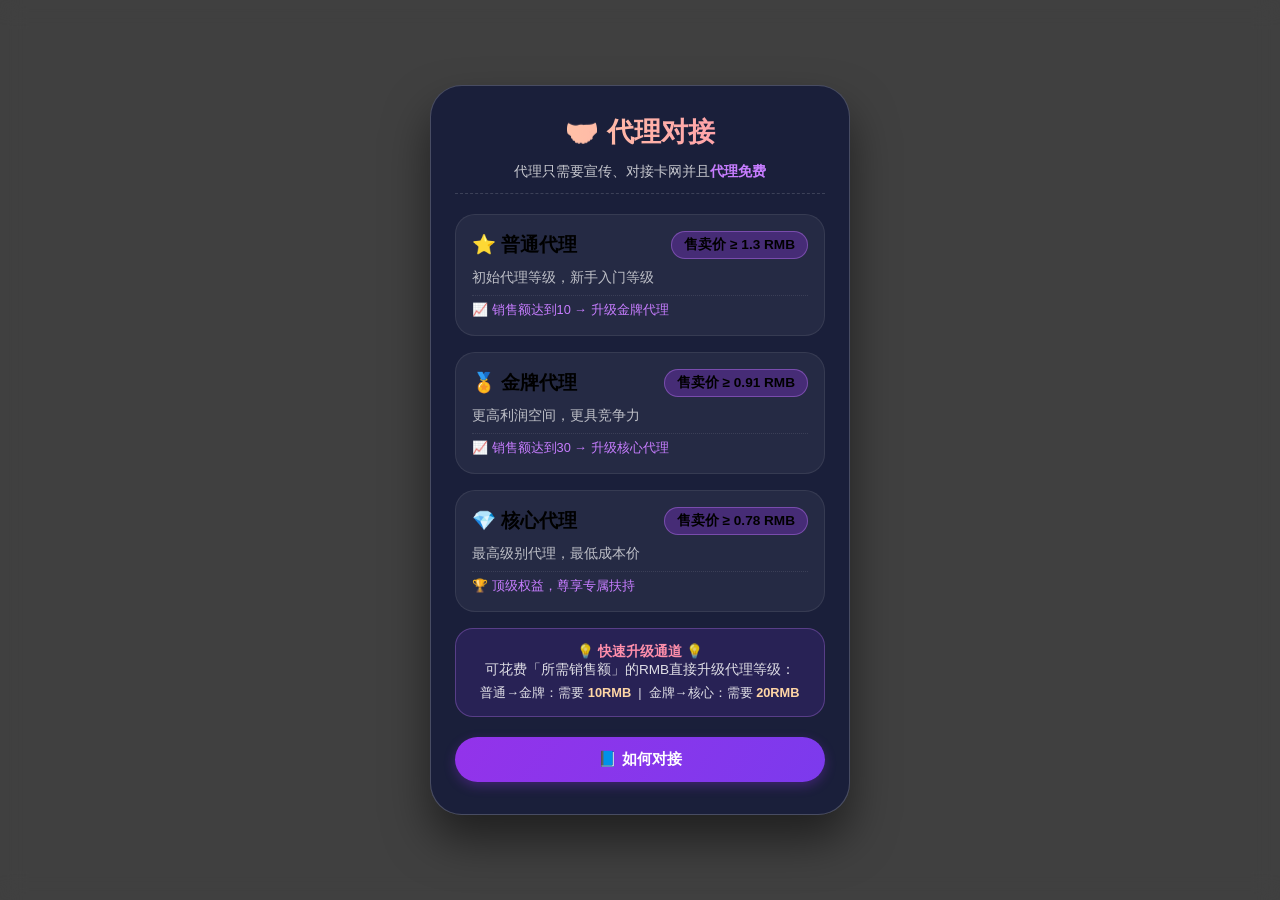
==== agent.html @ 5cf2b3b8 "Add files via upload" ====
<!DOCTYPE html>
<html lang="zh-CN">
<head>
    <meta charset="UTF-8">
    <meta name="viewport" content="width=device-width, initial-scale=1.0, user-scalable=yes">
    <title>代理对接 | 等级说明</title>
    <style>
        * {
            margin: 0;
            padding: 0;
            box-sizing: border-box;
            font-family: -apple-system, BlinkMacSystemFont, "Segoe UI", Roboto, sans-serif;
        }

        body {
            background: rgba(0, 0, 0, 0.75);
            backdrop-filter: blur(12px);
            min-height: 100vh;
            display: flex;
            align-items: center;
            justify-content: center;
            padding: 20px;
        }

        /* 弹窗卡片 - 简洁干净 */
        .agent-modal {
            max-width: 420px;
            width: 100%;
            background: rgba(26, 31, 59, 0.98);
            backdrop-filter: blur(20px);
            border-radius: 32px;
            border: 1px solid rgba(255, 255, 255, 0.2);
            padding: 28px 24px 32px;
            box-shadow: 0 25px 45px rgba(0, 0, 0, 0.5);
            animation: fadeInScale 0.25s ease-out;
        }

        @keyframes fadeInScale {
            from {
                opacity: 0;
                transform: scale(0.94);
            }
            to {
                opacity: 1;
                transform: scale(1);
            }
        }

        /* 渐变文字 */
        .gradient-text {
            background: linear-gradient(90deg, #ffd6a5, #ff8fab, #c77dff, #7b2cbf);
            background-size: 300% 100%;
            -webkit-background-clip: text;
            background-clip: text;
            -webkit-text-fill-color: transparent;
            animation: gradientFlow 4s ease infinite;
        }

        @keyframes gradientFlow {
            0% { background-position: 0% 50%; }
            50% { background-position: 100% 50%; }
            100% { background-position: 0% 50%; }
        }

        .agent-modal h2 {
            font-size: 1.7rem;
            margin-bottom: 12px;
            font-weight: 700;
            text-align: center;
        }

        .sub-message {
            text-align: center;
            color: rgba(255, 255, 255, 0.75);
            font-size: 0.9rem;
            margin-bottom: 20px;
            padding-bottom: 12px;
            border-bottom: 1px dashed rgba(255,255,255,0.15);
        }

        /* 等级卡片区域 */
        .level-card {
            background: rgba(255,255,255,0.05);
            border-radius: 20px;
            padding: 16px;
            margin-bottom: 16px;
            border: 1px solid rgba(255,255,255,0.08);
            transition: all 0.2s;
        }

        .level-header {
            display: flex;
            align-items: center;
            justify-content: space-between;
            margin-bottom: 10px;
            flex-wrap: wrap;
            gap: 8px;
        }

        .level-name {
            font-size: 1.2rem;
            font-weight: 700;
        }

        .level-price {
            background: rgba(147, 51, 234, 0.3);
            padding: 4px 12px;
            border-radius: 40px;
            font-size: 0.85rem;
            font-weight: 600;
            border: 1px solid rgba(199, 125, 255, 0.4);
        }

        .level-desc {
            color: rgba(255,255,255,0.7);
            font-size: 0.85rem;
            margin-bottom: 8px;
        }

        .upgrade-rule {
            font-size: 0.8rem;
            color: #c77dff;
            margin-top: 8px;
            padding-top: 6px;
            border-top: 1px dotted rgba(255,255,255,0.1);
        }

        .highlight {
            color: #ffd6a5;
            font-weight: 600;
        }

        /* 额外升级方式 */
        .extra-upgrade {
            background: rgba(124, 58, 237, 0.15);
            border-radius: 18px;
            padding: 14px;
            margin: 10px 0 20px;
            text-align: center;
            border: 1px solid rgba(199, 125, 255, 0.3);
        }

        .extra-upgrade p {
            font-size: 0.85rem;
            color: rgba(255,255,255,0.85);
        }

        .extra-upgrade strong {
            color: #ff8fab;
        }

        /* 按钮区域 */
        .btn-group {
            display: flex;
            gap: 14px;
            margin-top: 8px;
            flex-wrap: wrap;
            justify-content: center;
        }

        .btn {
            flex: 1;
            min-width: 130px;
            padding: 12px 18px;
            border-radius: 40px;
            font-weight: 600;
            font-size: 0.95rem;
            cursor: pointer;
            transition: all 0.2s ease;
            text-align: center;
            text-decoration: none;
            display: inline-block;
            border: none;
        }

        .btn-primary {
            background: linear-gradient(120deg, #9333ea, #7c3aed);
            color: white;
            box-shadow: 0 4px 12px rgba(147, 51, 234, 0.3);
        }

        .btn-primary:hover {
            transform: translateY(-2px);
            filter: brightness(1.05);
        }

        .btn-outline {
            background: rgba(255, 255, 255, 0.08);
            backdrop-filter: blur(8px);
            border: 1px solid rgba(255, 255, 255, 0.4);
            color: white;
        }

        .btn-outline:hover {
            background: rgba(255, 255, 255, 0.18);
            border-color: rgba(255, 255, 255, 0.7);
        }

        /* 更多按钮内容区域（初始隐藏） */
        .more-content {
            display: none;
            margin-top: 16px;
            padding-top: 8px;
            border-top: 1px solid rgba(255,255,255,0.1);
        }

        .more-content.show {
            display: block;
            animation: fadeSlide 0.3s ease;
        }

        @keyframes fadeSlide {
            from {
                opacity: 0;
                transform: translateY(-8px);
            }
            to {
                opacity: 1;
                transform: translateY(0);
            }
        }

        .level-item-compact {
            background: rgba(255,255,255,0.03);
            border-radius: 16px;
            padding: 12px;
            margin-bottom: 12px;
        }

        .level-row {
            display: flex;
            justify-content: space-between;
            align-items: center;
            flex-wrap: wrap;
            gap: 8px;
            margin-bottom: 6px;
        }

        .level-title {
            font-weight: 700;
            font-size: 1rem;
        }

        .level-sell {
            background: rgba(0,0,0,0.4);
            padding: 4px 10px;
            border-radius: 20px;
            font-size: 0.8rem;
            font-family: monospace;
        }

        .upgrade-condition {
            font-size: 0.75rem;
            color: rgba(255,255,255,0.6);
        }

        .btn-more {
            background: transparent;
            border: 1px solid rgba(255,255,255,0.3);
            margin-top: 12px;
            width: 100%;
        }

        .btn-more span {
            display: inline-block;
            transition: transform 0.2s;
        }

        .btn-more.active span {
            transform: rotate(180deg);
        }

        /* 关闭按钮已移除，没有关闭入口 */
    </style>
</head>
<body>
<div class="agent-modal">
    <h2 class="gradient-text">🤝 代理对接</h2>
    <div class="sub-message">
        代理只需要宣传、对接卡网并且<span style="color:#c77dff; font-weight:600;">代理免费</span>
    </div>

    <!-- 等级简要展示 (三个等级核心信息) -->
    <div class="level-card">
        <div class="level-header">
            <span class="level-name">⭐ 普通代理</span>
            <span class="level-price">售卖价 ≥ 1.3 RMB</span>
        </div>
        <div class="level-desc">初始代理等级，新手入门等级</div>
        <div class="upgrade-rule">📈 销售额达到10 → 升级金牌代理</div>
    </div>

    <div class="level-card">
        <div class="level-header">
            <span class="level-name">🏅 金牌代理</span>
            <span class="level-price">售卖价 ≥ 0.91 RMB</span>
        </div>
        <div class="level-desc">更高利润空间，更具竞争力</div>
        <div class="upgrade-rule">📈 销售额达到30 → 升级核心代理</div>
    </div>

    <div class="level-card">
        <div class="level-header">
            <span class="level-name">💎 核心代理</span>
            <span class="level-price">售卖价 ≥ 0.78 RMB</span>
        </div>
        <div class="level-desc">最高级别代理，最低成本价</div>
        <div class="upgrade-rule">🏆 顶级权益，尊享专属扶持</div>
    </div>

    <!-- 额外升级方式：花销售额的钱升级 -->
    <div class="extra-upgrade">
        <p>💡 <strong>快速升级通道</strong> 💡</p>
        <p>可花费「所需销售额」的RMB直接升级代理等级：</p>
        <p style="font-size:0.8rem; margin-top:6px;">普通→金牌：需要 <span class="highlight">10RMB</span> &nbsp;|&nbsp; 金牌→核心：需要 <span class="highlight">20RMB</span></p>
    </div>

    <!-- 按钮区域: 如何对接 + 更多 -->
    <div class="btn-group">
        <button class="btn btn-primary" id="howToBtn">📘 如何对接</button>
    </div>
        </div>
    </div>
</div>

<script>
    // 如何对接跳转链接
    const HOW_URL = 'https://share.weiyun.com/YZahw1AK';
    
    const howBtn = document.getElementById('howToBtn');
    const moreBtn = document.getElementById('moreBtn');
    const morePanel = document.getElementById('morePanel');
    const moreArrow = document.getElementById('moreArrow');
    
    // 如何对接: 打开新页面
    howBtn.addEventListener('click', () => {
        window.open(HOW_URL, '_blank');
    });
    
   
    
    // 确保没有任何关闭弹窗的逻辑，用户只能通过浏览器返回/关闭标签页来退出
    // 禁用body点击关闭和任何close功能（已彻底移除关闭按钮与close逻辑）
    // 阻止点击事件冒泡可能导致的误判（但不需要关闭，仅保证弹窗稳定）
    const modal = document.querySelector('.agent-modal');
    modal.addEventListener('click', (e) => {
        e.stopPropagation();
    });
    
    // 禁止body上的任何关闭动作
    document.body.addEventListener('click', (e) => {
        // 什么也不做，防止意外关闭
        e.stopPropagation();
    });
    
    // 可选: 添加一个很 subtle 的提示，用户只能通过浏览器标签关闭
    console.log('代理对接弹窗 - 无关闭按钮，请通过浏览器关闭标签页');
</script>
</body>
</html>
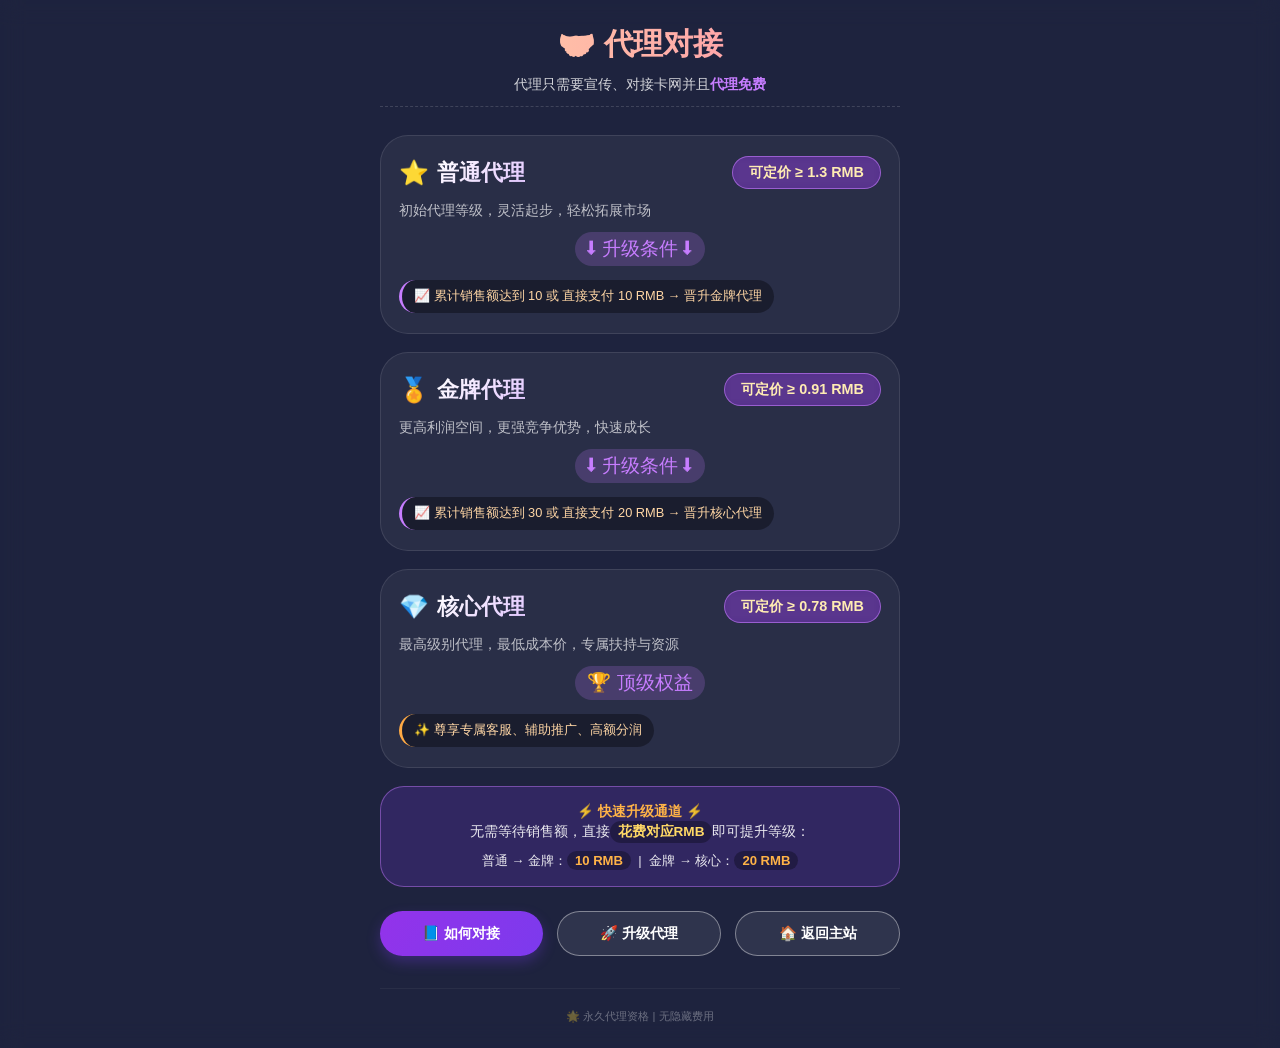
==== commit 301ff2a8: "Add files via upload" ====
--- a/agent.html
+++ b/agent.html
@@ -3,7 +3,7 @@
 <head>
     <meta charset="UTF-8">
     <meta name="viewport" content="width=device-width, initial-scale=1.0, user-scalable=yes">
-    <title>代理对接 | 等级说明</title>
+    <title>代理对接 | 等级体系</title>
     <style>
         * {
             margin: 0;
@@ -12,41 +12,41 @@
             font-family: -apple-system, BlinkMacSystemFont, "Segoe UI", Roboto, sans-serif;
         }
 
+        /* 页面背景：深色质感，铺满全屏 - 完全去除弹窗样式，与背景融为一体 */
         body {
-            background: rgba(0, 0, 0, 0.75);
+            background: rgba(26, 31, 59, 0.98);
             backdrop-filter: blur(12px);
             min-height: 100vh;
             display: flex;
             align-items: center;
             justify-content: center;
-            padding: 20px;
-        }
-
-        /* 弹窗卡片 - 简洁干净 */
-        .agent-modal {
-            max-width: 420px;
+            padding: 24px;
+        }
+
+        /* 内容容器 — 透明无边框无阴影，完全由背景决定，不再是弹窗卡片 */
+        .agent-container {
+            max-width: 520px;
             width: 100%;
-            background: rgba(26, 31, 59, 0.98);
-            backdrop-filter: blur(20px);
-            border-radius: 32px;
-            border: 1px solid rgba(255, 255, 255, 0.2);
-            padding: 28px 24px 32px;
-            box-shadow: 0 25px 45px rgba(0, 0, 0, 0.5);
-            animation: fadeInScale 0.25s ease-out;
-        }
-
-        @keyframes fadeInScale {
+            background: transparent;
+            border-radius: 0;
+            border: none;
+            padding: 0;
+            box-shadow: none;
+            animation: fadeInUp 0.3s ease-out;
+        }
+
+        @keyframes fadeInUp {
             from {
                 opacity: 0;
-                transform: scale(0.94);
+                transform: translateY(12px);
             }
             to {
                 opacity: 1;
-                transform: scale(1);
-            }
-        }
-
-        /* 渐变文字 */
+                transform: translateY(0);
+            }
+        }
+
+        /* 头部渐变 */
         .gradient-text {
             background: linear-gradient(90deg, #ffd6a5, #ff8fab, #c77dff, #7b2cbf);
             background-size: 300% 100%;
@@ -62,299 +62,339 @@
             100% { background-position: 0% 50%; }
         }
 
-        .agent-modal h2 {
-            font-size: 1.7rem;
-            margin-bottom: 12px;
+        .agent-container h2 {
+            font-size: 1.9rem;
+            margin-bottom: 10px;
             font-weight: 700;
             text-align: center;
+            letter-spacing: -0.3px;
         }
 
         .sub-message {
             text-align: center;
-            color: rgba(255, 255, 255, 0.75);
+            color: rgba(255, 255, 255, 0.8);
             font-size: 0.9rem;
-            margin-bottom: 20px;
+            margin-bottom: 28px;
             padding-bottom: 12px;
             border-bottom: 1px dashed rgba(255,255,255,0.15);
         }
 
-        /* 等级卡片区域 */
-        .level-card {
+        /* 等级卡片 - 流动视觉 */
+        .level-flow-card {
             background: rgba(255,255,255,0.05);
-            border-radius: 20px;
-            padding: 16px;
-            margin-bottom: 16px;
-            border: 1px solid rgba(255,255,255,0.08);
+            backdrop-filter: blur(4px);
+            border-radius: 28px;
+            padding: 20px 18px;
+            margin-bottom: 18px;
+            border: 1px solid rgba(255,255,255,0.1);
             transition: all 0.2s;
         }
 
-        .level-header {
+        .level-row-main {
             display: flex;
             align-items: center;
             justify-content: space-between;
-            margin-bottom: 10px;
             flex-wrap: wrap;
+            gap: 12px;
+            margin-bottom: 12px;
+        }
+
+        .level-badge {
+            font-size: 1.5rem;
+            font-weight: 700;
+            display: flex;
+            align-items: center;
             gap: 8px;
         }
 
         .level-name {
-            font-size: 1.2rem;
+            font-size: 1.35rem;
             font-weight: 700;
-        }
-
-        .level-price {
-            background: rgba(147, 51, 234, 0.3);
-            padding: 4px 12px;
+            background: linear-gradient(135deg, #fff, #e2c6ff);
+            -webkit-background-clip: text;
+            background-clip: text;
+            -webkit-text-fill-color: transparent;
+        }
+
+        .price-tag {
+            background: rgba(147, 51, 234, 0.4);
+            padding: 6px 16px;
             border-radius: 40px;
-            font-size: 0.85rem;
-            font-weight: 600;
-            border: 1px solid rgba(199, 125, 255, 0.4);
-        }
-
-        .level-desc {
+            font-size: 0.9rem;
+            font-weight: 700;
+            border: 1px solid rgba(199, 125, 255, 0.6);
+            backdrop-filter: blur(4px);
+            color: #ffecb3;
+        }
+
+        .level-desc-light {
             color: rgba(255,255,255,0.7);
             font-size: 0.85rem;
-            margin-bottom: 8px;
-        }
-
-        .upgrade-rule {
+            margin-bottom: 12px;
+            line-height: 1.4;
+        }
+
+        .upgrade-arrow {
+            display: flex;
+            align-items: center;
+            justify-content: center;
+            gap: 12px;
+            margin: 12px 0 6px;
+            color: #c77dff;
+            font-weight: 500;
+            font-size: 0.85rem;
+            flex-wrap: wrap;
+        }
+
+        .arrow-icon {
+            font-size: 1.2rem;
+            background: rgba(199,125,255,0.2);
+            padding: 4px 12px;
+            border-radius: 30px;
+        }
+
+        .upgrade-condition-badge {
+            background: rgba(0,0,0,0.35);
+            border-radius: 24px;
+            padding: 8px 12px;
+            margin-top: 8px;
             font-size: 0.8rem;
-            color: #c77dff;
-            margin-top: 8px;
-            padding-top: 6px;
-            border-top: 1px dotted rgba(255,255,255,0.1);
-        }
-
-        .highlight {
             color: #ffd6a5;
-            font-weight: 600;
-        }
-
-        /* 额外升级方式 */
-        .extra-upgrade {
-            background: rgba(124, 58, 237, 0.15);
-            border-radius: 18px;
-            padding: 14px;
-            margin: 10px 0 20px;
+            display: inline-block;
+            width: auto;
+            border-left: 3px solid #c77dff;
+        }
+
+        /* 额外快速升级通道 */
+        .fast-lane {
+            background: rgba(124, 58, 237, 0.2);
+            border-radius: 24px;
+            padding: 16px;
+            margin: 16px 0 24px;
             text-align: center;
-            border: 1px solid rgba(199, 125, 255, 0.3);
-        }
-
-        .extra-upgrade p {
+            border: 1px solid rgba(199, 125, 255, 0.45);
+            backdrop-filter: blur(4px);
+        }
+
+        .fast-lane p {
             font-size: 0.85rem;
-            color: rgba(255,255,255,0.85);
-        }
-
-        .extra-upgrade strong {
-            color: #ff8fab;
-        }
-
-        /* 按钮区域 */
+            color: rgba(255,255,255,0.9);
+        }
+
+        .fast-lane strong {
+            color: #ffb347;
+            font-weight: 700;
+        }
+
+        .highlight-num {
+            color: #ffd966;
+            font-weight: 800;
+            background: rgba(0,0,0,0.3);
+            padding: 2px 8px;
+            border-radius: 20px;
+            display: inline-block;
+        }
+
+        /* 按钮组区域 (三个按钮并列) */
         .btn-group {
             display: flex;
             gap: 14px;
-            margin-top: 8px;
+            margin-top: 12px;
             flex-wrap: wrap;
             justify-content: center;
         }
 
         .btn {
             flex: 1;
-            min-width: 130px;
-            padding: 12px 18px;
-            border-radius: 40px;
+            min-width: 125px;
+            padding: 12px 16px;
+            border-radius: 60px;
             font-weight: 600;
-            font-size: 0.95rem;
+            font-size: 0.9rem;
             cursor: pointer;
-            transition: all 0.2s ease;
+            transition: all 0.25s ease;
             text-align: center;
-            text-decoration: none;
-            display: inline-block;
             border: none;
+            display: inline-flex;
+            align-items: center;
+            justify-content: center;
+            gap: 6px;
+            background: rgba(255, 255, 255, 0.08);
+            backdrop-filter: blur(8px);
+            border: 1px solid rgba(255, 255, 255, 0.3);
+            color: white;
         }
 
         .btn-primary {
             background: linear-gradient(120deg, #9333ea, #7c3aed);
+            border: none;
+            box-shadow: 0 6px 14px rgba(124, 58, 237, 0.3);
             color: white;
-            box-shadow: 0 4px 12px rgba(147, 51, 234, 0.3);
         }
 
         .btn-primary:hover {
             transform: translateY(-2px);
             filter: brightness(1.05);
+            box-shadow: 0 10px 18px rgba(124, 58, 237, 0.4);
         }
 
         .btn-outline {
             background: rgba(255, 255, 255, 0.08);
-            backdrop-filter: blur(8px);
             border: 1px solid rgba(255, 255, 255, 0.4);
-            color: white;
         }
 
         .btn-outline:hover {
-            background: rgba(255, 255, 255, 0.18);
+            background: rgba(255, 255, 255, 0.2);
             border-color: rgba(255, 255, 255, 0.7);
-        }
-
-        /* 更多按钮内容区域（初始隐藏） */
-        .more-content {
-            display: none;
-            margin-top: 16px;
-            padding-top: 8px;
-            border-top: 1px solid rgba(255,255,255,0.1);
-        }
-
-        .more-content.show {
-            display: block;
-            animation: fadeSlide 0.3s ease;
-        }
-
-        @keyframes fadeSlide {
-            from {
-                opacity: 0;
-                transform: translateY(-8px);
-            }
-            to {
-                opacity: 1;
-                transform: translateY(0);
-            }
-        }
-
-        .level-item-compact {
-            background: rgba(255,255,255,0.03);
-            border-radius: 16px;
-            padding: 12px;
-            margin-bottom: 12px;
-        }
-
-        .level-row {
-            display: flex;
-            justify-content: space-between;
-            align-items: center;
-            flex-wrap: wrap;
-            gap: 8px;
-            margin-bottom: 6px;
-        }
-
-        .level-title {
-            font-weight: 700;
-            font-size: 1rem;
-        }
-
-        .level-sell {
-            background: rgba(0,0,0,0.4);
-            padding: 4px 10px;
-            border-radius: 20px;
-            font-size: 0.8rem;
-            font-family: monospace;
-        }
-
-        .upgrade-condition {
-            font-size: 0.75rem;
-            color: rgba(255,255,255,0.6);
-        }
-
-        .btn-more {
-            background: transparent;
-            border: 1px solid rgba(255,255,255,0.3);
-            margin-top: 12px;
-            width: 100%;
-        }
-
-        .btn-more span {
-            display: inline-block;
-            transition: transform 0.2s;
-        }
-
-        .btn-more.active span {
-            transform: rotate(180deg);
-        }
-
-        /* 关闭按钮已移除，没有关闭入口 */
+            transform: translateY(-2px);
+        }
+
+        /* 辅助底部提示 */
+        .info-footer {
+            text-align: center;
+            margin-top: 32px;
+            font-size: 0.7rem;
+            color: rgba(255,255,255,0.35);
+            border-top: 1px solid rgba(255,255,255,0.05);
+            padding-top: 20px;
+        }
+
+        @media (max-width: 480px) {
+            body {
+                padding: 16px;
+            }
+            .level-badge {
+                font-size: 1.2rem;
+            }
+            .level-name {
+                font-size: 1.2rem;
+            }
+            .price-tag {
+                font-size: 0.8rem;
+                padding: 4px 12px;
+            }
+            .btn {
+                min-width: 105px;
+                font-size: 0.8rem;
+                padding: 10px 12px;
+            }
+        }
     </style>
 </head>
 <body>
-<div class="agent-modal">
+<div class="agent-container">
     <h2 class="gradient-text">🤝 代理对接</h2>
     <div class="sub-message">
         代理只需要宣传、对接卡网并且<span style="color:#c77dff; font-weight:600;">代理免费</span>
     </div>
 
-    <!-- 等级简要展示 (三个等级核心信息) -->
-    <div class="level-card">
-        <div class="level-header">
-            <span class="level-name">⭐ 普通代理</span>
-            <span class="level-price">售卖价 ≥ 1.3 RMB</span>
-        </div>
-        <div class="level-desc">初始代理等级，新手入门等级</div>
-        <div class="upgrade-rule">📈 销售额达到10 → 升级金牌代理</div>
-    </div>
-
-    <div class="level-card">
-        <div class="level-header">
-            <span class="level-name">🏅 金牌代理</span>
-            <span class="level-price">售卖价 ≥ 0.91 RMB</span>
-        </div>
-        <div class="level-desc">更高利润空间，更具竞争力</div>
-        <div class="upgrade-rule">📈 销售额达到30 → 升级核心代理</div>
-    </div>
-
-    <div class="level-card">
-        <div class="level-header">
-            <span class="level-name">💎 核心代理</span>
-            <span class="level-price">售卖价 ≥ 0.78 RMB</span>
-        </div>
-        <div class="level-desc">最高级别代理，最低成本价</div>
-        <div class="upgrade-rule">🏆 顶级权益，尊享专属扶持</div>
-    </div>
-
-    <!-- 额外升级方式：花销售额的钱升级 -->
-    <div class="extra-upgrade">
-        <p>💡 <strong>快速升级通道</strong> 💡</p>
-        <p>可花费「所需销售额」的RMB直接升级代理等级：</p>
-        <p style="font-size:0.8rem; margin-top:6px;">普通→金牌：需要 <span class="highlight">10RMB</span> &nbsp;|&nbsp; 金牌→核心：需要 <span class="highlight">20RMB</span></p>
-    </div>
-
-    <!-- 按钮区域: 如何对接 + 更多 -->
+    <!-- 等级流程展示 - 普通代理 -->
+    <div class="level-flow-card">
+        <div class="level-row-main">
+            <div class="level-badge">
+                <span>⭐</span>
+                <span class="level-name">普通代理</span>
+            </div>
+            <div class="price-tag">可定价 ≥ 1.3 RMB</div>
+        </div>
+        <div class="level-desc-light">初始代理等级，灵活起步，轻松拓展市场</div>
+        <div class="upgrade-arrow">
+            <span class="arrow-icon">⬇ 升级条件 ⬇</span>
+        </div>
+        <div class="upgrade-condition-badge">
+            📈 累计销售额达到 10 或 直接支付 10 RMB → 晋升金牌代理
+        </div>
+    </div>
+
+    <!-- 金牌代理 -->
+    <div class="level-flow-card">
+        <div class="level-row-main">
+            <div class="level-badge">
+                <span>🏅</span>
+                <span class="level-name">金牌代理</span>
+            </div>
+            <div class="price-tag">可定价 ≥ 0.91 RMB</div>
+        </div>
+        <div class="level-desc-light">更高利润空间，更强竞争优势，快速成长</div>
+        <div class="upgrade-arrow">
+            <span class="arrow-icon">⬇ 升级条件 ⬇</span>
+        </div>
+        <div class="upgrade-condition-badge">
+            📈 累计销售额达到 30 或 直接支付 20 RMB → 晋升核心代理
+        </div>
+    </div>
+
+    <!-- 核心代理 -->
+    <div class="level-flow-card">
+        <div class="level-row-main">
+            <div class="level-badge">
+                <span>💎</span>
+                <span class="level-name">核心代理</span>
+            </div>
+            <div class="price-tag">可定价 ≥ 0.78 RMB</div>
+        </div>
+        <div class="level-desc-light">最高级别代理，最低成本价，专属扶持与资源</div>
+        <div class="upgrade-arrow">
+            <span class="arrow-icon">🏆 顶级权益</span>
+        </div>
+        <div class="upgrade-condition-badge" style="border-left-color: #ffaa44;">
+            ✨ 尊享专属客服、辅助推广、高额分润
+        </div>
+    </div>
+
+    <!-- 快速升级通道（文字清晰） -->
+    <div class="fast-lane">
+        <p>⚡ <strong>快速升级通道</strong> ⚡</p>
+        <p>无需等待销售额，直接<span class="highlight-num">花费对应RMB</span>即可提升等级：</p>
+        <p style="font-size:0.82rem; margin-top:8px;">普通 → 金牌：<strong class="highlight-num">10 RMB</strong> &nbsp;|&nbsp; 金牌 → 核心：<strong class="highlight-num">20 RMB</strong></p>
+    </div>
+
+    <!-- 三个主要按钮: 如何对接 / 升级代理 / 返回主站 -->
     <div class="btn-group">
         <button class="btn btn-primary" id="howToBtn">📘 如何对接</button>
-    </div>
-        </div>
+        <button class="btn btn-outline" id="upgradeBtn">🚀 升级代理</button>
+        <button class="btn btn-outline" id="backMainBtn">🏠 返回主站</button>
+    </div>
+
+    <div class="info-footer">
+        🌟 永久代理资格 | 无隐藏费用
     </div>
 </div>
 
 <script>
-    // 如何对接跳转链接
-    const HOW_URL = 'https://share.weiyun.com/YZahw1AK';
-    
+    // 链接配置
+    const HOW_URL = 'https://share.weiyun.com/YZahw1AK';      // 如何对接（原有链接保持不变）
+    const UPGRADE_URL = 'https://qm.qq.com/q/GOmMpXWnmg';                // 升级代理跳转链接（按照需求）
+    const MAIN_SITE_URL = 'https://rgstratix.pages.dev';    // 主站地址
+
+    // 获取元素
     const howBtn = document.getElementById('howToBtn');
-    const moreBtn = document.getElementById('moreBtn');
-    const morePanel = document.getElementById('morePanel');
-    const moreArrow = document.getElementById('moreArrow');
-    
-    // 如何对接: 打开新页面
+    const upgradeBtn = document.getElementById('upgradeBtn');
+    const backMainBtn = document.getElementById('backMainBtn');
+
+    // 如何对接：打开新窗口
     howBtn.addEventListener('click', () => {
         window.open(HOW_URL, '_blank');
     });
+
+    // 升级代理：跳转链接（新窗口打开，根据需求可以_self或者_blank，这里采用新标签）
+    upgradeBtn.addEventListener('click', () => {
+        window.open(UPGRADE_URL, '_blank');
+    });
+
+    // 返回主站：跳转至主站 rgstratix.pages.dev
+    backMainBtn.addEventListener('click', () => {
+        window.location.href = MAIN_SITE_URL;
+    });
+
+    // 完全去除弹窗残留样式及任何关闭逻辑，保证背景纯色透明容器
+    // 阻止可能冒泡，但无关闭按钮，无需额外处理
+    const container = document.querySelector('.agent-container');
+    if (container) {
+        container.addEventListener('click', (e) => e.stopPropagation());
+    }
     
-   
-    
-    // 确保没有任何关闭弹窗的逻辑，用户只能通过浏览器返回/关闭标签页来退出
-    // 禁用body点击关闭和任何close功能（已彻底移除关闭按钮与close逻辑）
-    // 阻止点击事件冒泡可能导致的误判（但不需要关闭，仅保证弹窗稳定）
-    const modal = document.querySelector('.agent-modal');
-    modal.addEventListener('click', (e) => {
-        e.stopPropagation();
-    });
-    
-    // 禁止body上的任何关闭动作
-    document.body.addEventListener('click', (e) => {
-        // 什么也不做，防止意外关闭
-        e.stopPropagation();
-    });
-    
-    // 可选: 添加一个很 subtle 的提示，用户只能通过浏览器标签关闭
-    console.log('代理对接弹窗 - 无关闭按钮，请通过浏览器关闭标签页');
+    console.log('代理页面已加载 — 等级体系: 普通→金牌→核心，含快速升级通道，三个按钮功能正常，主站链接已配置');
 </script>
 </body>
 </html>
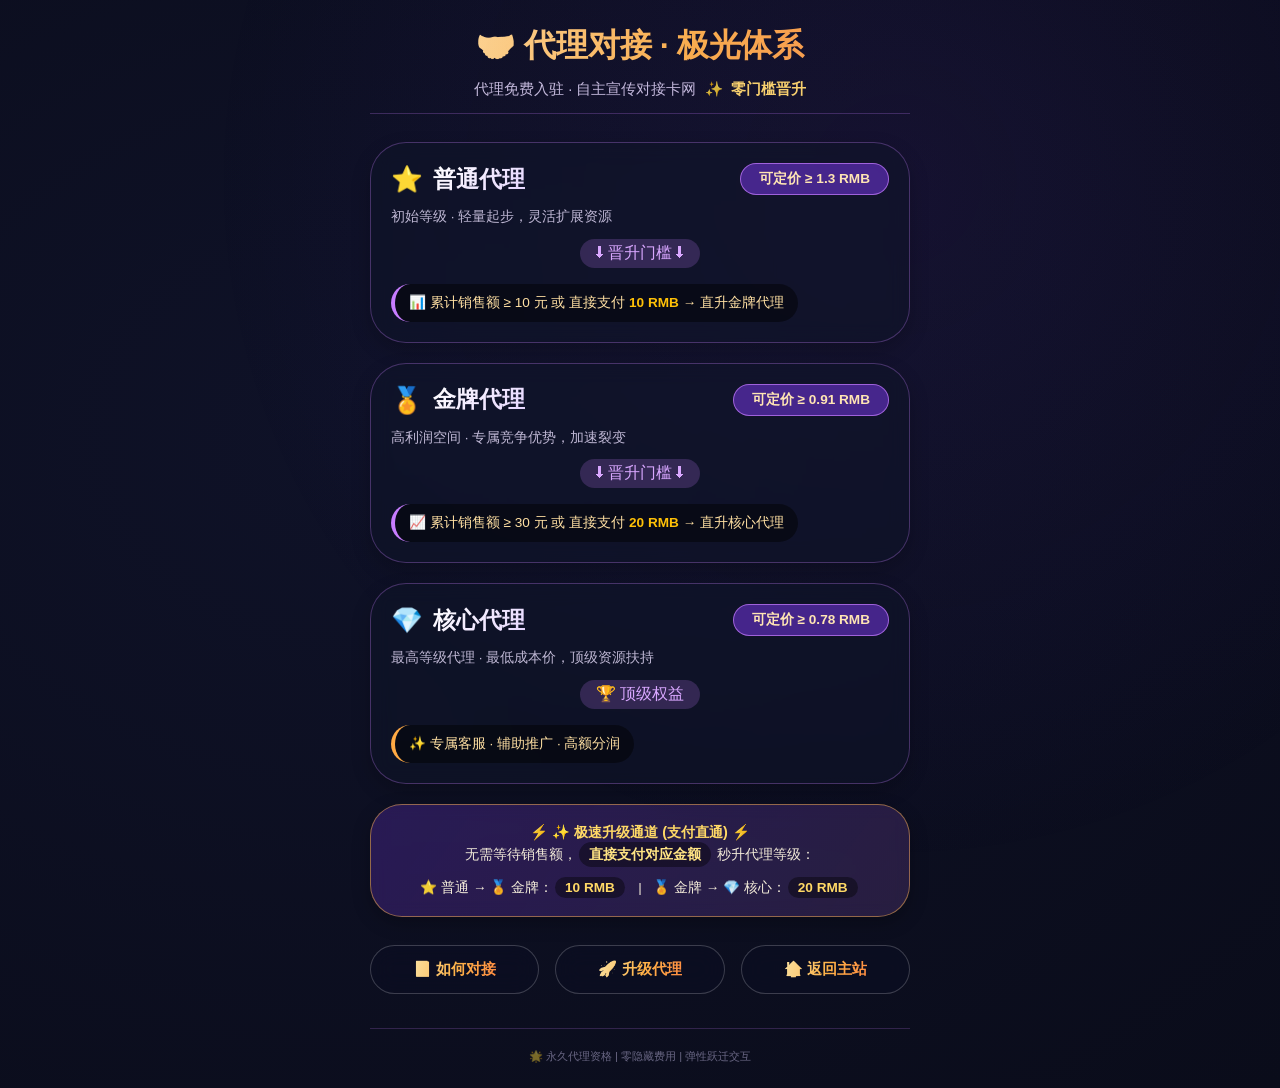
==== commit faad169e: "Add files via upload" ====
--- a/agent.html
+++ b/agent.html
@@ -3,91 +3,107 @@
 <head>
     <meta charset="UTF-8">
     <meta name="viewport" content="width=device-width, initial-scale=1.0, user-scalable=yes">
-    <title>代理对接 | 等级体系</title>
+    <title>代理对接 | 等级体系 · 弹性跃迁</title>
     <style>
         * {
             margin: 0;
             padding: 0;
             box-sizing: border-box;
-            font-family: -apple-system, BlinkMacSystemFont, "Segoe UI", Roboto, sans-serif;
-        }
-
-        /* 页面背景：深色质感，铺满全屏 - 完全去除弹窗样式，与背景融为一体 */
+            font-family: -apple-system, BlinkMacSystemFont, "Segoe UI", Roboto, "Helvetica Neue", sans-serif;
+        }
+
+        /* 深邃星空背景 */
         body {
-            background: rgba(26, 31, 59, 0.98);
-            backdrop-filter: blur(12px);
+            background: radial-gradient(ellipse at 30% 40%, #0f1228, #0a0c1a);
             min-height: 100vh;
             display: flex;
             align-items: center;
             justify-content: center;
             padding: 24px;
-        }
-
-        /* 内容容器 — 透明无边框无阴影，完全由背景决定，不再是弹窗卡片 */
+            position: relative;
+        }
+
+        body::before {
+            content: '';
+            position: fixed;
+            top: 0;
+            left: 0;
+            width: 100%;
+            height: 100%;
+            background: radial-gradient(circle at 70% 20%, rgba(124, 58, 237, 0.08), transparent 60%);
+            pointer-events: none;
+        }
+
         .agent-container {
-            max-width: 520px;
+            max-width: 540px;
             width: 100%;
             background: transparent;
             border-radius: 0;
-            border: none;
             padding: 0;
-            box-shadow: none;
-            animation: fadeInUp 0.3s ease-out;
-        }
-
-        @keyframes fadeInUp {
+            animation: fadeGlide 0.5s cubic-bezier(0.2, 0.9, 0.3, 1.1);
+        }
+
+        @keyframes fadeGlide {
             from {
                 opacity: 0;
-                transform: translateY(12px);
+                transform: translateY(20px) scale(0.98);
             }
             to {
                 opacity: 1;
-                transform: translateY(0);
-            }
-        }
-
-        /* 头部渐变 */
+                transform: translateY(0) scale(1);
+            }
+        }
+
+        /* 标题渐变 */
         .gradient-text {
-            background: linear-gradient(90deg, #ffd6a5, #ff8fab, #c77dff, #7b2cbf);
-            background-size: 300% 100%;
+            background: linear-gradient(105deg, #FFE6B0, #FFB347, #FF8C42, #D096FF, #9D4EDD, #FFB347);
+            background-size: 300% auto;
             -webkit-background-clip: text;
             background-clip: text;
             -webkit-text-fill-color: transparent;
-            animation: gradientFlow 4s ease infinite;
-        }
-
-        @keyframes gradientFlow {
+            animation: auroraWave 5s ease infinite;
+            font-weight: 800;
+        }
+
+        @keyframes auroraWave {
             0% { background-position: 0% 50%; }
             50% { background-position: 100% 50%; }
             100% { background-position: 0% 50%; }
         }
 
         .agent-container h2 {
-            font-size: 1.9rem;
-            margin-bottom: 10px;
-            font-weight: 700;
+            font-size: 2rem;
+            margin-bottom: 12px;
+            font-weight: 800;
             text-align: center;
             letter-spacing: -0.3px;
         }
 
         .sub-message {
             text-align: center;
-            color: rgba(255, 255, 255, 0.8);
-            font-size: 0.9rem;
+            color: rgba(230, 220, 250, 0.85);
+            font-size: 0.92rem;
             margin-bottom: 28px;
-            padding-bottom: 12px;
-            border-bottom: 1px dashed rgba(255,255,255,0.15);
-        }
-
-        /* 等级卡片 - 流动视觉 */
+            padding-bottom: 14px;
+            border-bottom: 1px solid rgba(199, 125, 255, 0.25);
+        }
+
+        /* 等级卡片 */
         .level-flow-card {
-            background: rgba(255,255,255,0.05);
-            backdrop-filter: blur(4px);
-            border-radius: 28px;
-            padding: 20px 18px;
-            margin-bottom: 18px;
-            border: 1px solid rgba(255,255,255,0.1);
-            transition: all 0.2s;
+            background: rgba(15, 20, 40, 0.55);
+            backdrop-filter: blur(10px);
+            border-radius: 36px;
+            padding: 20px 20px;
+            margin-bottom: 20px;
+            border: 1px solid rgba(199, 125, 255, 0.3);
+            transition: all 0.25s ease;
+            box-shadow: 0 8px 20px rgba(0, 0, 0, 0.2);
+        }
+
+        .level-flow-card:hover {
+            border-color: rgba(199, 125, 255, 0.65);
+            background: rgba(25, 30, 60, 0.7);
+            transform: translateY(-2px);
         }
 
         .level-row-main {
@@ -100,38 +116,37 @@
         }
 
         .level-badge {
-            font-size: 1.5rem;
+            font-size: 1.6rem;
             font-weight: 700;
             display: flex;
             align-items: center;
-            gap: 8px;
+            gap: 10px;
         }
 
         .level-name {
-            font-size: 1.35rem;
-            font-weight: 700;
-            background: linear-gradient(135deg, #fff, #e2c6ff);
+            font-size: 1.45rem;
+            font-weight: 800;
+            background: linear-gradient(135deg, #ffffff, #e5d5ff);
             -webkit-background-clip: text;
             background-clip: text;
             -webkit-text-fill-color: transparent;
         }
 
         .price-tag {
-            background: rgba(147, 51, 234, 0.4);
-            padding: 6px 16px;
-            border-radius: 40px;
-            font-size: 0.9rem;
+            background: rgba(124, 58, 237, 0.5);
+            padding: 6px 18px;
+            border-radius: 60px;
+            font-size: 0.85rem;
             font-weight: 700;
-            border: 1px solid rgba(199, 125, 255, 0.6);
-            backdrop-filter: blur(4px);
-            color: #ffecb3;
+            border: 1px solid rgba(199, 125, 255, 0.7);
+            color: #FFE5B4;
         }
 
         .level-desc-light {
-            color: rgba(255,255,255,0.7);
+            color: rgba(235, 225, 255, 0.8);
             font-size: 0.85rem;
             margin-bottom: 12px;
-            line-height: 1.4;
+            line-height: 1.45;
         }
 
         .upgrade-arrow {
@@ -139,156 +154,187 @@
             align-items: center;
             justify-content: center;
             gap: 12px;
-            margin: 12px 0 6px;
-            color: #c77dff;
+            margin: 12px 0 8px;
+            color: #D9A7FF;
             font-weight: 500;
             font-size: 0.85rem;
             flex-wrap: wrap;
         }
 
         .arrow-icon {
-            font-size: 1.2rem;
+            font-size: 1rem;
             background: rgba(199,125,255,0.2);
-            padding: 4px 12px;
-            border-radius: 30px;
+            padding: 4px 16px;
+            border-radius: 40px;
         }
 
         .upgrade-condition-badge {
-            background: rgba(0,0,0,0.35);
-            border-radius: 24px;
-            padding: 8px 12px;
+            background: rgba(0, 0, 0, 0.45);
+            border-radius: 28px;
+            padding: 10px 14px;
             margin-top: 8px;
-            font-size: 0.8rem;
-            color: #ffd6a5;
+            font-size: 0.85rem;
+            color: #FFE0A3;
             display: inline-block;
             width: auto;
-            border-left: 3px solid #c77dff;
-        }
-
-        /* 额外快速升级通道 */
+            border-left: 4px solid #c77dff;
+            font-weight: 500;
+        }
+
         .fast-lane {
-            background: rgba(124, 58, 237, 0.2);
-            border-radius: 24px;
-            padding: 16px;
-            margin: 16px 0 24px;
+            background: linear-gradient(125deg, rgba(124, 58, 237, 0.25), rgba(199, 125, 255, 0.15));
+            border-radius: 32px;
+            padding: 18px 16px;
+            margin: 18px 0 28px;
             text-align: center;
-            border: 1px solid rgba(199, 125, 255, 0.45);
-            backdrop-filter: blur(4px);
+            border: 1px solid rgba(255, 180, 80, 0.5);
+            backdrop-filter: blur(8px);
+            box-shadow: 0 6px 18px rgba(0, 0, 0, 0.25);
         }
 
         .fast-lane p {
-            font-size: 0.85rem;
-            color: rgba(255,255,255,0.9);
+            font-size: 0.9rem;
+            color: rgba(255, 248, 225, 0.95);
         }
 
         .fast-lane strong {
-            color: #ffb347;
-            font-weight: 700;
+            color: #FFD966;
+            font-weight: 800;
         }
 
         .highlight-num {
-            color: #ffd966;
+            color: #FFE484;
             font-weight: 800;
-            background: rgba(0,0,0,0.3);
-            padding: 2px 8px;
-            border-radius: 20px;
+            background: rgba(0, 0, 0, 0.4);
+            padding: 3px 10px;
+            border-radius: 40px;
             display: inline-block;
-        }
-
-        /* 按钮组区域 (三个按钮并列) */
+            margin: 0 2px;
+        }
+
+        /* 按钮组 */
         .btn-group {
             display: flex;
-            gap: 14px;
+            gap: 16px;
             margin-top: 12px;
             flex-wrap: wrap;
             justify-content: center;
         }
 
         .btn {
+            position: relative;
             flex: 1;
             min-width: 125px;
-            padding: 12px 16px;
+            padding: 13px 18px;
             border-radius: 60px;
-            font-weight: 600;
-            font-size: 0.9rem;
+            font-weight: 700;
+            font-size: 0.95rem;
             cursor: pointer;
-            transition: all 0.25s ease;
             text-align: center;
-            border: none;
             display: inline-flex;
             align-items: center;
             justify-content: center;
+            gap: 8px;
+            border: none;
+            overflow: hidden;
+            background: rgba(12, 15, 35, 0.65);
+            backdrop-filter: blur(12px);
+            border: 1px solid rgba(255, 255, 255, 0.2);
+            transition: all 0.3s cubic-bezier(0.2, 0.9, 0.4, 1.1);
+            /* 确保变换原点为中心 */
+            transform-origin: center;
+        }
+
+        /* 按钮文字渐变 */
+        .btn-text {
+            display: inline-flex;
+            align-items: center;
             gap: 6px;
-            background: rgba(255, 255, 255, 0.08);
-            backdrop-filter: blur(8px);
-            border: 1px solid rgba(255, 255, 255, 0.3);
-            color: white;
-        }
-
-        .btn-primary {
-            background: linear-gradient(120deg, #9333ea, #7c3aed);
-            border: none;
-            box-shadow: 0 6px 14px rgba(124, 58, 237, 0.3);
-            color: white;
-        }
-
-        .btn-primary:hover {
-            transform: translateY(-2px);
-            filter: brightness(1.05);
-            box-shadow: 0 10px 18px rgba(124, 58, 237, 0.4);
-        }
-
-        .btn-outline {
-            background: rgba(255, 255, 255, 0.08);
-            border: 1px solid rgba(255, 255, 255, 0.4);
-        }
-
-        .btn-outline:hover {
-            background: rgba(255, 255, 255, 0.2);
-            border-color: rgba(255, 255, 255, 0.7);
-            transform: translateY(-2px);
-        }
-
-        /* 辅助底部提示 */
+            background: linear-gradient(
+                105deg,
+                #F9E0A0 0%,
+                #FFB347 18%,
+                #FF8C42 35%,
+                #D79BFF 55%,
+                #C77DFF 72%,
+                #AA6DC9 88%,
+                #F9E0A0 100%
+            );
+            background-size: 300% auto;
+            -webkit-background-clip: text;
+            background-clip: text;
+            -webkit-text-fill-color: transparent;
+            animation: metallicFlow 6s ease infinite;
+            font-weight: 700;
+        }
+
+        @keyframes metallicFlow {
+            0% { background-position: 0% 50%; }
+            50% { background-position: 100% 50%; }
+            100% { background-position: 0% 50%; }
+        }
+
+        .btn:hover {
+            transform: translateY(-3px);
+            border-color: rgba(199, 125, 255, 0.8);
+            box-shadow: 0 12px 28px rgba(124, 58, 237, 0.4);
+            background: rgba(20, 25, 50, 0.8);
+        }
+
+        /* 点击时的非线性放大动画 — 弹性缓动 */
+        .btn-click-animate {
+            animation: elasticPop 0.45s cubic-bezier(0.34, 1.3, 0.55, 1) forwards !important;
+        }
+
+        @keyframes elasticPop {
+            0% {
+                transform: scale(1);
+            }
+            40% {
+                transform: scale(1.08);
+            }
+            70% {
+                transform: scale(0.98);
+            }
+            100% {
+                transform: scale(1);
+            }
+        }
+
+        /* 禁用按钮点击期间的额外点击 */
+        .btn.loading {
+            pointer-events: none;
+            cursor: wait;
+        }
+
         .info-footer {
             text-align: center;
-            margin-top: 32px;
+            margin-top: 34px;
             font-size: 0.7rem;
-            color: rgba(255,255,255,0.35);
-            border-top: 1px solid rgba(255,255,255,0.05);
+            color: rgba(220, 210, 255, 0.45);
+            border-top: 1px solid rgba(199, 125, 255, 0.2);
             padding-top: 20px;
         }
 
-        @media (max-width: 480px) {
-            body {
-                padding: 16px;
-            }
-            .level-badge {
-                font-size: 1.2rem;
-            }
-            .level-name {
-                font-size: 1.2rem;
-            }
-            .price-tag {
-                font-size: 0.8rem;
-                padding: 4px 12px;
-            }
-            .btn {
-                min-width: 105px;
-                font-size: 0.8rem;
-                padding: 10px 12px;
-            }
+        @media (max-width: 520px) {
+            body { padding: 16px; }
+            .level-badge { font-size: 1.3rem; }
+            .level-name { font-size: 1.2rem; }
+            .price-tag { font-size: 0.7rem; padding: 4px 12px; }
+            .btn { min-width: 105px; padding: 10px 12px; }
+            .btn-text { font-size: 0.8rem; }
+            .agent-container h2 { font-size: 1.75rem; }
         }
     </style>
 </head>
 <body>
 <div class="agent-container">
-    <h2 class="gradient-text">🤝 代理对接</h2>
+    <h2 class="gradient-text">🤝 代理对接 · 极光体系</h2>
     <div class="sub-message">
-        代理只需要宣传、对接卡网并且<span style="color:#c77dff; font-weight:600;">代理免费</span>
-    </div>
-
-    <!-- 等级流程展示 - 普通代理 -->
+        代理免费入驻 · 自主宣传对接卡网 &nbsp;✨&nbsp; <span style="color:#FFD966; font-weight:600;">零门槛晋升</span>
+    </div>
+
+    <!-- 普通代理 -->
     <div class="level-flow-card">
         <div class="level-row-main">
             <div class="level-badge">
@@ -297,12 +343,12 @@
             </div>
             <div class="price-tag">可定价 ≥ 1.3 RMB</div>
         </div>
-        <div class="level-desc-light">初始代理等级，灵活起步，轻松拓展市场</div>
+        <div class="level-desc-light">初始等级 · 轻量起步，灵活扩展资源</div>
         <div class="upgrade-arrow">
-            <span class="arrow-icon">⬇ 升级条件 ⬇</span>
+            <span class="arrow-icon">⬇ 晋升门槛 ⬇</span>
         </div>
         <div class="upgrade-condition-badge">
-            📈 累计销售额达到 10 或 直接支付 10 RMB → 晋升金牌代理
+            📊 累计销售额 ≥ 10 元 或 直接支付 <strong style="color:#FFC107;">10 RMB</strong> → 直升金牌代理
         </div>
     </div>
 
@@ -315,12 +361,12 @@
             </div>
             <div class="price-tag">可定价 ≥ 0.91 RMB</div>
         </div>
-        <div class="level-desc-light">更高利润空间，更强竞争优势，快速成长</div>
+        <div class="level-desc-light">高利润空间 · 专属竞争优势，加速裂变</div>
         <div class="upgrade-arrow">
-            <span class="arrow-icon">⬇ 升级条件 ⬇</span>
+            <span class="arrow-icon">⬇ 晋升门槛 ⬇</span>
         </div>
         <div class="upgrade-condition-badge">
-            📈 累计销售额达到 30 或 直接支付 20 RMB → 晋升核心代理
+            📈 累计销售额 ≥ 30 元 或 直接支付 <strong style="color:#FFC107;">20 RMB</strong> → 直升核心代理
         </div>
     </div>
 
@@ -333,68 +379,209 @@
             </div>
             <div class="price-tag">可定价 ≥ 0.78 RMB</div>
         </div>
-        <div class="level-desc-light">最高级别代理，最低成本价，专属扶持与资源</div>
+        <div class="level-desc-light">最高等级代理 · 最低成本价，顶级资源扶持</div>
         <div class="upgrade-arrow">
             <span class="arrow-icon">🏆 顶级权益</span>
         </div>
-        <div class="upgrade-condition-badge" style="border-left-color: #ffaa44;">
-            ✨ 尊享专属客服、辅助推广、高额分润
-        </div>
-    </div>
-
-    <!-- 快速升级通道（文字清晰） -->
+        <div class="upgrade-condition-badge" style="border-left-color: #FFAA44;">
+            ✨ 专属客服 · 辅助推广 · 高额分润
+        </div>
+    </div>
+
+    <!-- 快速升级通道 -->
     <div class="fast-lane">
-        <p>⚡ <strong>快速升级通道</strong> ⚡</p>
-        <p>无需等待销售额，直接<span class="highlight-num">花费对应RMB</span>即可提升等级：</p>
-        <p style="font-size:0.82rem; margin-top:8px;">普通 → 金牌：<strong class="highlight-num">10 RMB</strong> &nbsp;|&nbsp; 金牌 → 核心：<strong class="highlight-num">20 RMB</strong></p>
-    </div>
-
-    <!-- 三个主要按钮: 如何对接 / 升级代理 / 返回主站 -->
+        <p>⚡ <strong>✨ 极速升级通道 (支付直通)</strong> ⚡</p>
+        <p>无需等待销售额，<span class="highlight-num">直接支付对应金额</span> 秒升代理等级：</p>
+        <p style="font-size:0.85rem; margin-top: 10px;">
+            ⭐ 普通 → 🏅 金牌：<strong class="highlight-num">10 RMB</strong> &nbsp;&nbsp;|&nbsp;&nbsp;
+            🏅 金牌 → 💎 核心：<strong class="highlight-num">20 RMB</strong>
+        </p>
+    </div>
+
+    <!-- 三个按钮：弹性放大动画 + 波纹扩散 + 完成后跳转 -->
     <div class="btn-group">
-        <button class="btn btn-primary" id="howToBtn">📘 如何对接</button>
-        <button class="btn btn-outline" id="upgradeBtn">🚀 升级代理</button>
-        <button class="btn btn-outline" id="backMainBtn">🏠 返回主站</button>
+        <button class="btn" id="howToBtn">
+            <span class="btn-text">📘 如何对接</span>
+        </button>
+        <button class="btn" id="upgradeBtn">
+            <span class="btn-text">🚀 升级代理</span>
+        </button>
+        <button class="btn" id="backMainBtn">
+            <span class="btn-text">🏠 返回主站</span>
+        </button>
     </div>
 
     <div class="info-footer">
-        🌟 永久代理资格 | 无隐藏费用
+        🌟 永久代理资格 | 零隐藏费用 | 弹性跃迁交互
     </div>
 </div>
 
 <script>
     // 链接配置
-    const HOW_URL = 'https://share.weiyun.com/YZahw1AK';      // 如何对接（原有链接保持不变）
-    const UPGRADE_URL = 'https://qm.qq.com/q/GOmMpXWnmg';                // 升级代理跳转链接（按照需求）
-    const MAIN_SITE_URL = 'https://rgstratix.pages.dev';    // 主站地址
-
-    // 获取元素
+    const HOW_URL = 'https://share.weiyun.com/YZahw1AK';
+    const UPGRADE_URL = 'https://qm.qq.com/q/GOmMpXWnmg';
+    const MAIN_SITE_URL = 'https://rgstratix.pages.dev';
+
+    // 获取按钮
     const howBtn = document.getElementById('howToBtn');
     const upgradeBtn = document.getElementById('upgradeBtn');
     const backMainBtn = document.getElementById('backMainBtn');
 
-    // 如何对接：打开新窗口
-    howBtn.addEventListener('click', () => {
-        window.open(HOW_URL, '_blank');
-    });
-
-    // 升级代理：跳转链接（新窗口打开，根据需求可以_self或者_blank，这里采用新标签）
-    upgradeBtn.addEventListener('click', () => {
-        window.open(UPGRADE_URL, '_blank');
-    });
-
-    // 返回主站：跳转至主站 rgstratix.pages.dev
-    backMainBtn.addEventListener('click', () => {
-        window.location.href = MAIN_SITE_URL;
-    });
-
-    // 完全去除弹窗残留样式及任何关闭逻辑，保证背景纯色透明容器
-    // 阻止可能冒泡，但无关闭按钮，无需额外处理
-    const container = document.querySelector('.agent-container');
-    if (container) {
-        container.addEventListener('click', (e) => e.stopPropagation());
+    // 动画时长 (与CSS动画时长一致)
+    const ANIMATION_DURATION = 450;
+
+    /**
+     * 创建波纹效果（从点击位置扩散）
+     */
+    function createRipple(element, event) {
+        const rect = element.getBoundingClientRect();
+        const x = event.clientX - rect.left;
+        const y = event.clientY - rect.top;
+        
+        const ripple = document.createElement('span');
+        ripple.style.position = 'absolute';
+        ripple.style.left = x + 'px';
+        ripple.style.top = y + 'px';
+        ripple.style.width = '0px';
+        ripple.style.height = '0px';
+        ripple.style.borderRadius = '50%';
+        ripple.style.background = 'radial-gradient(circle, rgba(199,125,255,0.85) 0%, rgba(157,78,221,0.5) 40%, rgba(199,125,255,0) 80%)';
+        ripple.style.transform = 'translate(-50%, -50%)';
+        ripple.style.pointerEvents = 'none';
+        ripple.style.transition = 'width 0.45s cubic-bezier(0.2, 0.9, 0.3, 1.2), height 0.45s cubic-bezier(0.2, 0.9, 0.3, 1.2), opacity 0.45s ease';
+        ripple.style.opacity = '0.9';
+        ripple.style.zIndex = '20';
+        
+        // 确保按钮有相对定位
+        const positionStyle = window.getComputedStyle(element).position;
+        if (positionStyle === 'static') {
+            element.style.position = 'relative';
+        }
+        element.style.overflow = 'hidden';
+        element.appendChild(ripple);
+        
+        // 展开波纹
+        requestAnimationFrame(() => {
+            ripple.style.width = '360px';
+            ripple.style.height = '360px';
+            ripple.style.opacity = '0';
+        });
+        
+        // 动画结束后移除波纹元素
+        setTimeout(() => {
+            if (ripple && ripple.remove) ripple.remove();
+        }, ANIMATION_DURATION);
+    }
+
+    /**
+     * 执行非线性放大动画（弹性缓动）
+     */
+    function playElasticAnimation(element) {
+        return new Promise((resolve) => {
+            // 添加动画类
+            element.classList.add('btn-click-animate');
+            
+            // 动画结束后清理并 resolve
+            const onAnimationEnd = () => {
+                element.classList.remove('btn-click-animate');
+                element.removeEventListener('animationend', onAnimationEnd);
+                resolve();
+            };
+            
+            element.addEventListener('animationend', onAnimationEnd, { once: true });
+            
+            // 保险：如果动画未触发，超时后强行 resolve
+            setTimeout(() => {
+                if (element.classList.contains('btn-click-animate')) {
+                    element.classList.remove('btn-click-animate');
+                    resolve();
+                }
+            }, ANIMATION_DURATION + 50);
+        });
+    }
+
+    /**
+     * 为按钮绑定完整交互：
+     * 1. 弹性放大动画（非线性）
+     * 2. 波纹扩散效果
+     * 3. 动画全部完成后执行跳转
+     */
+    function bindButtonWithAdvancedAnimation(button, url, openInNewTab = true) {
+        if (!button) return;
+        
+        // 克隆并替换，避免重复监听
+        const newButton = button.cloneNode(true);
+        button.parentNode?.replaceChild(newButton, button);
+        
+        newButton.addEventListener('click', async (event) => {
+            event.stopPropagation();
+            event.preventDefault();
+            
+            // 如果正在动画中，忽略本次点击
+            if (newButton.classList.contains('loading')) return;
+            
+            // 标记为 loading，防止重复点击
+            newButton.classList.add('loading');
+            
+            // 1. 先创建波纹（视觉反馈立即出现）
+            createRipple(newButton, event);
+            
+            // 2. 播放弹性放大动画（非线性缓动）
+            await playElasticAnimation(newButton);
+            
+            // 3. 动画全部完成后，执行页面跳转
+            if (openInNewTab) {
+                window.open(url, '_blank', 'noopener,noreferrer');
+            } else {
+                window.location.href = url;
+            }
+            
+            // 注意：跳转后页面会离开，无需移除 loading 状态
+            // 但为了防止跳转延迟时的重复点击，loading 类保留也无影响
+        });
+        
+        return newButton;
     }
     
-    console.log('代理页面已加载 — 等级体系: 普通→金牌→核心，含快速升级通道，三个按钮功能正常，主站链接已配置');
+    // 绑定三个按钮（弹性动画 + 波纹 → 完成后跳转）
+    const newHowBtn = bindButtonWithAdvancedAnimation(howBtn, HOW_URL, true);
+    const newUpgradeBtn = bindButtonWithAdvancedAnimation(upgradeBtn, UPGRADE_URL, true);
+    const newBackBtn = bindButtonWithAdvancedAnimation(backMainBtn, MAIN_SITE_URL, false);
+    
+    // 修复 bfcache（往返缓存）导致按钮文字消失的问题
+    window.addEventListener('pageshow', (event) => {
+        if (event.persisted) {
+            console.log('页面从缓存恢复，重新激活文字渐变');
+            const allBtnTexts = document.querySelectorAll('.btn-text');
+            allBtnTexts.forEach(textSpan => {
+                textSpan.style.animation = 'none';
+                textSpan.offsetHeight; // 强制重排
+                textSpan.style.animation = 'metallicFlow 6s ease infinite';
+            });
+            
+            // 清理所有按钮的 loading 状态
+            document.querySelectorAll('.btn').forEach(btn => {
+                btn.classList.remove('loading', 'btn-click-animate');
+            });
+        }
+    });
+    
+    // 页面加载完成后确保所有文字渐变正常
+    document.addEventListener('DOMContentLoaded', () => {
+        const allBtnTexts = document.querySelectorAll('.btn-text');
+        allBtnTexts.forEach(textSpan => {
+            textSpan.style.animation = 'metallicFlow 6s ease infinite';
+        });
+    });
+    
+    // 移动端轻触震动反馈（可选，增强高级感）
+    if ('vibrate' in navigator) {
+        document.querySelectorAll('.btn').forEach(btn => {
+            btn.addEventListener('click', () => navigator.vibrate?.(8));
+        });
+    }
+    
+    console.log('代理页面已加载 — 点击按钮：非线性弹性放大动画 + 波纹扩散，动画完成后跳转');
 </script>
 </body>
 </html>
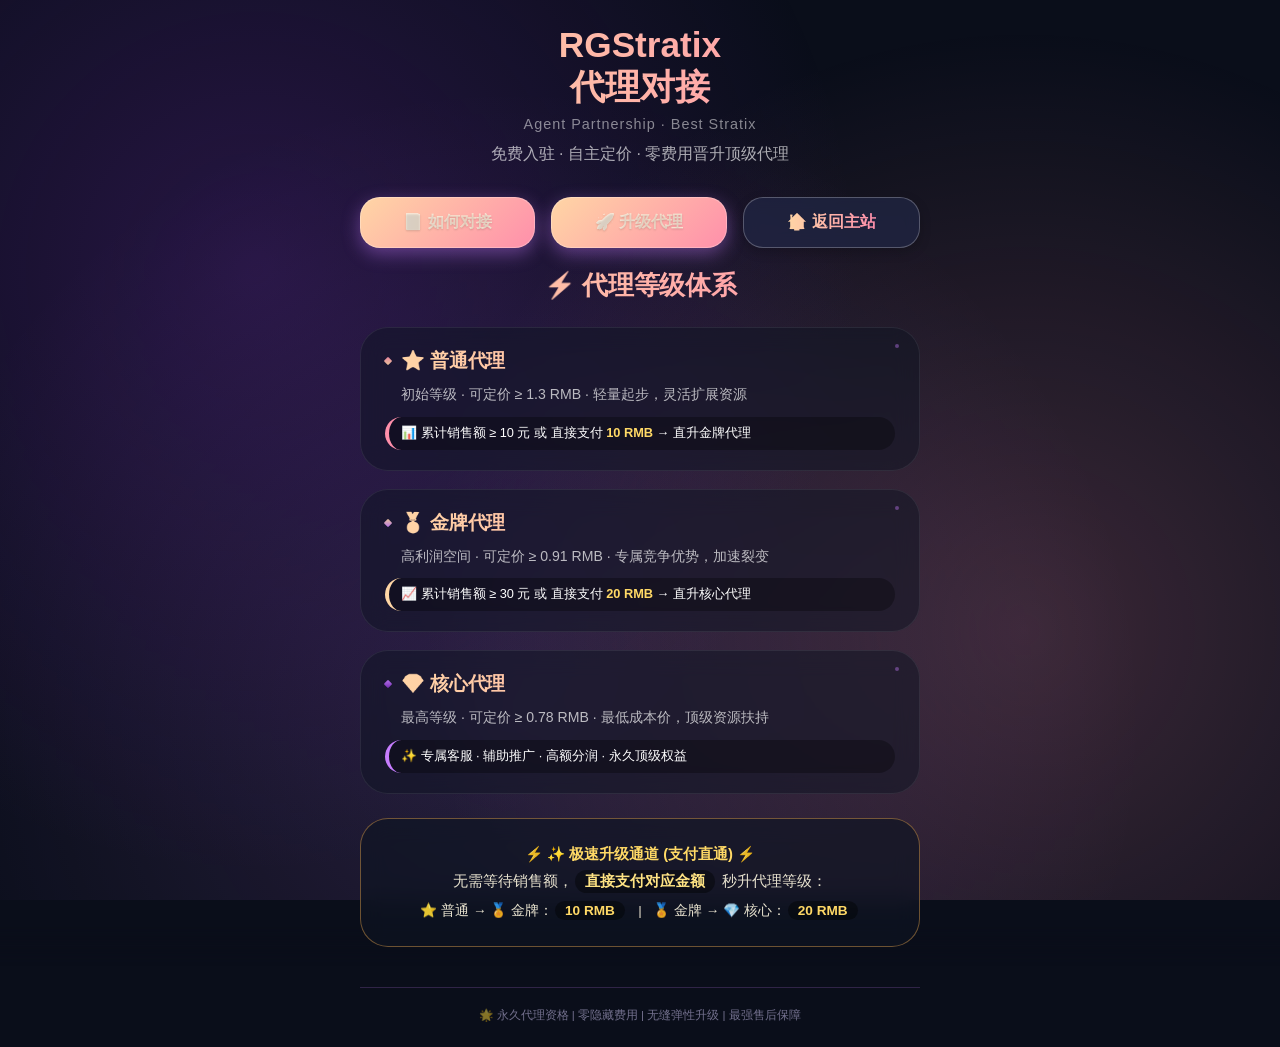
==== commit 5ff5ffa0: "Add files via upload" ====
--- a/agent.html
+++ b/agent.html
@@ -1,587 +1,701 @@
 <!DOCTYPE html>
 <html lang="zh-CN">
 <head>
+    <link rel="icon" type="image/png" sizes="256x256" href="/icon.png">
+    <link rel="shortcut icon" href="/icon.png">
+    <link rel="apple-touch-icon" href="/icon.png">
     <meta charset="UTF-8">
     <meta name="viewport" content="width=device-width, initial-scale=1.0, user-scalable=yes">
-    <title>代理对接 | 等级体系 · 弹性跃迁</title>
+    <title>代理对接 | Agent Docking</title>
+    <link rel="preconnect" href="https://fonts.googleapis.com">
+    <link rel="dns-prefetch" href="https://fonts.gstatic.com">
     <style>
         * {
             margin: 0;
             padding: 0;
             box-sizing: border-box;
-            font-family: -apple-system, BlinkMacSystemFont, "Segoe UI", Roboto, "Helvetica Neue", sans-serif;
-        }
-
-        /* 深邃星空背景 */
+            -webkit-tap-highlight-color: transparent;
+        }
+
         body {
-            background: radial-gradient(ellipse at 30% 40%, #0f1228, #0a0c1a);
+            background: #0a0e1a;
+            color: #fff;
+            overflow-x: hidden;
+            position: relative;
             min-height: 100vh;
-            display: flex;
-            align-items: center;
-            justify-content: center;
-            padding: 24px;
-            position: relative;
-        }
-
+            padding: 24px 20px;
+            font-family: -apple-system, BlinkMacSystemFont, "Segoe UI", Roboto, sans-serif;
+        }
+
+        /* 动态渐变背景 - 完全复刻index风格 */
         body::before {
             content: '';
             position: fixed;
-            top: 0;
-            left: 0;
-            width: 100%;
-            height: 100%;
-            background: radial-gradient(circle at 70% 20%, rgba(124, 58, 237, 0.08), transparent 60%);
-            pointer-events: none;
-        }
-
-        .agent-container {
-            max-width: 540px;
-            width: 100%;
-            background: transparent;
-            border-radius: 0;
-            padding: 0;
-            animation: fadeGlide 0.5s cubic-bezier(0.2, 0.9, 0.3, 1.1);
-        }
-
-        @keyframes fadeGlide {
-            from {
-                opacity: 0;
-                transform: translateY(20px) scale(0.98);
-            }
-            to {
-                opacity: 1;
-                transform: translateY(0) scale(1);
-            }
-        }
-
-        /* 标题渐变 */
+            inset: 0;
+            background: radial-gradient(circle at 20% 30%, rgba(123, 44, 191, 0.25), transparent 50%),
+                        radial-gradient(circle at 80% 70%, rgba(255, 143, 171, 0.2), transparent 50%),
+                        radial-gradient(circle at 40% 80%, rgba(199, 125, 255, 0.15), transparent 60%);
+            z-index: -1;
+        }
+
+        .bg-blur {
+            position: fixed;
+            inset: 0;
+            background: #0a0e1a;
+            filter: blur(8px);
+            z-index: -2;
+            transform: scale(1.1);
+        }
+
+        /* 全局渐变文字动画 */
+        @keyframes gradientFlow {
+            0% { background-position: 0% 50%; }
+            50% { background-position: 100% 50%; }
+            100% { background-position: 0% 50%; }
+        }
+
         .gradient-text {
-            background: linear-gradient(105deg, #FFE6B0, #FFB347, #FF8C42, #D096FF, #9D4EDD, #FFB347);
-            background-size: 300% auto;
+            background: linear-gradient(90deg, #ffd6a5, #ff8fab, #c77dff, #7b2cbf);
+            background-size: 300% 100%;
             -webkit-background-clip: text;
             background-clip: text;
             -webkit-text-fill-color: transparent;
-            animation: auroraWave 5s ease infinite;
-            font-weight: 800;
-        }
-
-        @keyframes auroraWave {
-            0% { background-position: 0% 50%; }
-            50% { background-position: 100% 50%; }
-            100% { background-position: 0% 50%; }
-        }
-
-        .agent-container h2 {
-            font-size: 2rem;
+            animation: gradientFlow 4s ease infinite;
+        }
+
+        .container {
+            max-width: 560px;
+            margin: 0 auto;
+            position: relative;
+            z-index: 2;
+        }
+
+        /* ========== 液态玻璃标题栏 - 完全复刻index ========== */
+        .top-bar {
+            display: flex;
+            justify-content: center;
+            align-items: center;
+            padding: 14px 24px;
+            position: fixed;
+            inset: 0 0 auto;
+            margin: 12px auto 0;
+            max-width: 520px;
+            width: 92%;
+            z-index: 99;
+            background: rgba(15, 20, 35, 0.45);
+            backdrop-filter: blur(18px) saturate(180%);
+            -webkit-backdrop-filter: blur(18px) saturate(180%);
+            border-radius: 32px;
+            border: 1px solid rgba(255, 255, 255, 0.25);
+            box-shadow: 0 8px 28px rgba(0, 0, 0, 0.25), 
+                        0 0 0 0.5px rgba(255, 255, 255, 0.15) inset,
+                        0 2px 6px rgba(0, 0, 0, 0.2);
+            opacity: 0;
+            visibility: hidden;
+            transform: translateY(-100%) scale(0.96);
+            transition: all 0.5s cubic-bezier(0.25, 0.46, 0.45, 0.94);
+        }
+        
+        /* 液态玻璃高光边缘 */
+        .top-bar::before {
+            content: '';
+            position: absolute;
+            inset: 0;
+            border-radius: 32px;
+            padding: 1.2px;
+            background: linear-gradient(115deg, 
+                        rgba(255, 255, 255, 0.5) 0%, 
+                        rgba(255, 255, 255, 0.05) 40%,
+                        rgba(255, 255, 255, 0.2) 80%);
+            mask: linear-gradient(#fff 0 0) content-box, linear-gradient(#fff 0 0);
+            -webkit-mask: linear-gradient(#fff 0 0) content-box, linear-gradient(#fff 0 0);
+            -webkit-mask-composite: xor;
+            mask-composite: exclude;
+            pointer-events: none;
+        }
+        
+        /* 内部流动光晕 */
+        .top-bar::after {
+            content: '';
+            position: absolute;
+            top: -20%;
+            left: -20%;
+            width: 140%;
+            height: 140%;
+            background: radial-gradient(circle at 30% 20%, rgba(255, 215, 165, 0.2), transparent 70%);
+            opacity: 0.4;
+            pointer-events: none;
+            border-radius: 32px;
+            filter: blur(20px);
+        }
+        
+        .top-bar.show {
+            opacity: 1;
+            visibility: visible;
+            transform: translateY(0) scale(1);
+        }
+        
+        .top-bar:hover {
+            background: rgba(18, 24, 40, 0.55);
+            backdrop-filter: blur(28px) saturate(220%);
+            border-color: rgba(255, 255, 255, 0.35);
+            box-shadow: 0 12px 32px rgba(0, 0, 0, 0.35), 0 0 0 1px rgba(199, 125, 255, 0.3) inset;
+        }
+        
+        .top-bar h1 {
+            font-size: 1.2rem;
+            font-weight: 700;
+            white-space: nowrap;
+            letter-spacing: -0.2px;
+            background: linear-gradient(135deg, #fff, #ffd6a5, #c77dff);
+            background-size: 200% 100%;
+            -webkit-background-clip: text;
+            background-clip: text;
+            -webkit-text-fill-color: transparent;
+            text-shadow: 0 1px 4px rgba(0,0,0,0.1);
+        }
+
+        /* Hero区域 */
+        .hero {
+            margin-bottom: 32px;
+            animation: fadeInUp 0.6s ease-out forwards;
+            text-align: center;
+        }
+        @keyframes fadeInUp {
+            from { opacity: 0; transform: translateY(20px); }
+            to { opacity: 1; transform: translateY(0); }
+        }
+        .hero h1 {
+            font-size: 2.2rem;
+            font-weight: 700;
+            margin-bottom: 8px;
+            line-height: 1.2;
+        }
+        .hero .eng-sub {
+            font-size: .9rem;
+            color: rgba(255,255,255,.5);
+            letter-spacing: 1px;
             margin-bottom: 12px;
-            font-weight: 800;
+        }
+        .hero p {
+            font-size: 1rem;
+            color: rgba(255,255,255,.65);
+        }
+
+        /* 高级卡片样式 */
+        .features {
+            margin-top: 20px;
+        }
+        .features h2 {
+            font-size: 1.6rem;
+            margin-bottom: 24px;
             text-align: center;
             letter-spacing: -0.3px;
         }
-
-        .sub-message {
-            text-align: center;
-            color: rgba(230, 220, 250, 0.85);
-            font-size: 0.92rem;
-            margin-bottom: 28px;
-            padding-bottom: 14px;
-            border-bottom: 1px solid rgba(199, 125, 255, 0.25);
-        }
-
-        /* 等级卡片 */
-        .level-flow-card {
-            background: rgba(15, 20, 40, 0.55);
-            backdrop-filter: blur(10px);
-            border-radius: 36px;
-            padding: 20px 20px;
-            margin-bottom: 20px;
-            border: 1px solid rgba(199, 125, 255, 0.3);
-            transition: all 0.25s ease;
-            box-shadow: 0 8px 20px rgba(0, 0, 0, 0.2);
-        }
-
-        .level-flow-card:hover {
-            border-color: rgba(199, 125, 255, 0.65);
-            background: rgba(25, 30, 60, 0.7);
-            transform: translateY(-2px);
-        }
-
-        .level-row-main {
+        .feature-list {
             display: flex;
-            align-items: center;
-            justify-content: space-between;
-            flex-wrap: wrap;
-            gap: 12px;
-            margin-bottom: 12px;
-        }
-
-        .level-badge {
-            font-size: 1.6rem;
+            flex-direction: column;
+            gap: 18px;
+        }
+        .feature-item {
+            position: relative;
+            background: rgba(15, 20, 35, 0.5);
+            backdrop-filter: blur(12px);
+            border-radius: 28px;
+            padding: 20px 24px;
+            transition: all 0.35s cubic-bezier(0.2, 0.9, 0.4, 1.1);
+            cursor: pointer;
+            overflow: hidden;
+            border: 1px solid rgba(255, 255, 255, 0.08);
+        }
+        .feature-item::before {
+            content: '';
+            position: absolute;
+            inset: 0;
+            border-radius: 28px;
+            padding: 1.5px;
+            background: linear-gradient(135deg, 
+                rgba(255, 214, 165, 0.5), 
+                rgba(255, 143, 171, 0.5), 
+                rgba(199, 125, 255, 0.5), 
+                rgba(123, 44, 191, 0.5));
+            -webkit-mask: linear-gradient(#fff 0 0) content-box, linear-gradient(#fff 0 0);
+            mask: linear-gradient(#fff 0 0) content-box, linear-gradient(#fff 0 0);
+            -webkit-mask-composite: xor;
+            mask-composite: exclude;
+            opacity: 0;
+            transition: opacity 0.4s ease;
+            pointer-events: none;
+        }
+        .feature-item::after {
+            content: '';
+            position: absolute;
+            top: 0;
+            left: 0;
+            right: 0;
+            height: 100%;
+            background: radial-gradient(circle at 30% 20%, rgba(199, 125, 255, 0.08), transparent 70%);
+            opacity: 0;
+            transition: opacity 0.4s ease;
+            pointer-events: none;
+            border-radius: 28px;
+        }
+        .feature-item:hover {
+            transform: translateY(-6px) scale(1.01);
+            background: rgba(20, 26, 45, 0.7);
+            border-color: rgba(255, 255, 255, 0.15);
+            box-shadow: 0 20px 35px -12px rgba(0, 0, 0, 0.5), 0 0 0 1px rgba(199, 125, 255, 0.2) inset;
+        }
+        .feature-item:hover::before {
+            opacity: 1;
+        }
+        .feature-item:hover::after {
+            opacity: 1;
+        }
+
+        .feature-item h3 {
+            font-size: 1.2rem;
             font-weight: 700;
+            margin-bottom: 10px;
             display: flex;
             align-items: center;
             gap: 10px;
-        }
-
-        .level-name {
-            font-size: 1.45rem;
-            font-weight: 800;
-            background: linear-gradient(135deg, #ffffff, #e5d5ff);
-            -webkit-background-clip: text;
-            background-clip: text;
-            -webkit-text-fill-color: transparent;
-        }
-
-        .price-tag {
-            background: rgba(124, 58, 237, 0.5);
-            padding: 6px 18px;
-            border-radius: 60px;
-            font-size: 0.85rem;
-            font-weight: 700;
-            border: 1px solid rgba(199, 125, 255, 0.7);
-            color: #FFE5B4;
-        }
-
-        .level-desc-light {
-            color: rgba(235, 225, 255, 0.8);
-            font-size: 0.85rem;
-            margin-bottom: 12px;
+            letter-spacing: -0.2px;
+        }
+        .feature-item h3::before {
+            content: '';
+            display: inline-block;
+            width: 6px;
+            height: 6px;
+            background: linear-gradient(135deg, #c77dff, #ff8fab);
+            border-radius: 1px;
+            transform: rotate(45deg);
+            opacity: 0.9;
+        }
+        .feature-item:nth-child(1) h3::before { background: linear-gradient(135deg, #ff8fab, #ffd6a5); }
+        .feature-item:nth-child(2) h3::before { background: linear-gradient(135deg, #ffd6a5, #c77dff); }
+        .feature-item:nth-child(3) h3::before { background: linear-gradient(135deg, #c77dff, #7b2cbf); }
+
+        .feature-item p {
+            color: rgba(255, 255, 255, 0.7);
+            font-size: 0.88rem;
             line-height: 1.45;
-        }
-
-        .upgrade-arrow {
-            display: flex;
-            align-items: center;
-            justify-content: center;
-            gap: 12px;
-            margin: 12px 0 8px;
-            color: #D9A7FF;
-            font-weight: 500;
-            font-size: 0.85rem;
-            flex-wrap: wrap;
-        }
-
-        .arrow-icon {
-            font-size: 1rem;
-            background: rgba(199,125,255,0.2);
-            padding: 4px 16px;
-            border-radius: 40px;
-        }
-
-        .upgrade-condition-badge {
-            background: rgba(0, 0, 0, 0.45);
+            margin-left: 16px;
+            transition: color 0.3s ease;
+        }
+        .feature-item:hover p {
+            color: rgba(255, 255, 255, 0.9);
+        }
+        .card-line {
+            position: absolute;
+            bottom: 0;
+            left: 15%;
+            width: 70%;
+            height: 1px;
+            background: linear-gradient(90deg, transparent, rgba(199, 125, 255, 0.5), rgba(255, 143, 171, 0.5), transparent);
+            border-radius: 1px;
+            opacity: 0;
+            transition: opacity 0.3s ease;
+        }
+        .feature-item:hover .card-line {
+            opacity: 1;
+        }
+        .corner-dot {
+            position: absolute;
+            top: 16px;
+            right: 20px;
+            width: 4px;
+            height: 4px;
+            background: rgba(199, 125, 255, 0.4);
+            border-radius: 50%;
+            transition: all 0.3s ease;
+        }
+        .feature-item:hover .corner-dot {
+            background: rgba(199, 125, 255, 0.9);
+            box-shadow: 0 0 6px rgba(199, 125, 255, 0.6);
+        }
+
+        /* 升级通道卡片 */
+        .fast-lane {
+            background: rgba(15, 20, 35, 0.65);
+            backdrop-filter: blur(12px);
             border-radius: 28px;
-            padding: 10px 14px;
-            margin-top: 8px;
-            font-size: 0.85rem;
-            color: #FFE0A3;
-            display: inline-block;
-            width: auto;
-            border-left: 4px solid #c77dff;
-            font-weight: 500;
-        }
-
-        .fast-lane {
-            background: linear-gradient(125deg, rgba(124, 58, 237, 0.25), rgba(199, 125, 255, 0.15));
-            border-radius: 32px;
-            padding: 18px 16px;
-            margin: 18px 0 28px;
+            padding: 20px 20px;
+            margin: 24px 0 28px;
             text-align: center;
-            border: 1px solid rgba(255, 180, 80, 0.5);
-            backdrop-filter: blur(8px);
-            box-shadow: 0 6px 18px rgba(0, 0, 0, 0.25);
-        }
-
+            border: 1px solid rgba(255, 180, 80, 0.4);
+            transition: all 0.3s ease;
+        }
+        .fast-lane:hover {
+            transform: translateY(-3px);
+            border-color: rgba(199, 125, 255, 0.7);
+            background: rgba(25, 30, 55, 0.75);
+        }
         .fast-lane p {
-            font-size: 0.9rem;
-            color: rgba(255, 248, 225, 0.95);
-        }
-
+            font-size: 0.92rem;
+            color: rgba(255, 248, 225, 0.9);
+            margin: 6px 0;
+        }
         .fast-lane strong {
             color: #FFD966;
             font-weight: 800;
         }
-
         .highlight-num {
             color: #FFE484;
             font-weight: 800;
             background: rgba(0, 0, 0, 0.4);
-            padding: 3px 10px;
+            padding: 2px 10px;
             border-radius: 40px;
             display: inline-block;
             margin: 0 2px;
         }
 
         /* 按钮组 */
-        .btn-group {
+        .action-buttons {
             display: flex;
+            flex-direction: row;
             gap: 16px;
-            margin-top: 12px;
+            margin: 16px 0 20px;
             flex-wrap: wrap;
             justify-content: center;
         }
-
         .btn {
+            flex: 1;
+            min-width: 130px;
+            padding: 14px 10px;
+            border-radius: 20px;
+            font-size: 1rem;
+            font-weight: 600;
+            text-align: center;
+            cursor: pointer;
             position: relative;
-            flex: 1;
-            min-width: 125px;
-            padding: 13px 18px;
-            border-radius: 60px;
+            overflow: hidden;
+            transition: transform 0.2s cubic-bezier(0.34, 1.2, 0.64, 1), box-shadow 0.2s ease;
+            background: #2a2f4e;
+            border: 1px solid rgba(255, 255, 255, 0.3);
+            box-shadow: 0 4px 12px rgba(0, 0, 0, 0.2);
+        }
+        .btn span {
+            display: inline-block;
             font-weight: 700;
-            font-size: 0.95rem;
-            cursor: pointer;
-            text-align: center;
-            display: inline-flex;
-            align-items: center;
-            justify-content: center;
-            gap: 8px;
-            border: none;
-            overflow: hidden;
-            background: rgba(12, 15, 35, 0.65);
-            backdrop-filter: blur(12px);
-            border: 1px solid rgba(255, 255, 255, 0.2);
-            transition: all 0.3s cubic-bezier(0.2, 0.9, 0.4, 1.1);
-            /* 确保变换原点为中心 */
-            transform-origin: center;
-        }
-
-        /* 按钮文字渐变 */
-        .btn-text {
-            display: inline-flex;
-            align-items: center;
-            gap: 6px;
-            background: linear-gradient(
-                105deg,
-                #F9E0A0 0%,
-                #FFB347 18%,
-                #FF8C42 35%,
-                #D79BFF 55%,
-                #C77DFF 72%,
-                #AA6DC9 88%,
-                #F9E0A0 100%
-            );
-            background-size: 300% auto;
+            background: linear-gradient(90deg, #ffd6a5, #ff8fab, #c77dff, #7b2cbf);
+            background-size: 300% 100%;
             -webkit-background-clip: text;
             background-clip: text;
             -webkit-text-fill-color: transparent;
-            animation: metallicFlow 6s ease infinite;
-            font-weight: 700;
-        }
-
-        @keyframes metallicFlow {
-            0% { background-position: 0% 50%; }
-            50% { background-position: 100% 50%; }
-            100% { background-position: 0% 50%; }
-        }
-
+            animation: gradientFlow 4s ease infinite;
+        }
+        .btn-primary {
+            background: linear-gradient(135deg, #ffd6a5, #ff8fab, #c77dff, #7b2cbf);
+            background-size: 300% 300%;
+            border: none;
+            box-shadow: 0 6px 18px rgba(199, 125, 255, 0.4), 0 0 0 1px rgba(255, 255, 255, 0.25) inset;
+            animation: btnGradientFlow 5s ease infinite;
+        }
+        @keyframes btnGradientFlow {
+            0% { background-position: 0% 0%; }
+            50% { background-position: 100% 100%; }
+            100% { background-position: 0% 0%; }
+        }
+        .btn-primary::before {
+            content: '';
+            position: absolute;
+            top: 0;
+            left: -100%;
+            width: 100%;
+            height: 100%;
+            background: linear-gradient(90deg, transparent, rgba(255, 255, 255, 0.35), transparent);
+            transition: left 0.5s ease;
+            border-radius: 20px;
+            pointer-events: none;
+        }
+        .btn-primary:hover::before {
+            left: 100%;
+        }
+        .btn-primary span {
+            font-weight: 800;
+            background: linear-gradient(90deg, #fff5e6, #ffe8d4, #fff0e0, #ffe8d0);
+            background-size: 200% 100%;
+            -webkit-background-clip: text;
+            background-clip: text;
+            -webkit-text-fill-color: transparent;
+            text-shadow: 0 1px 2px rgba(0,0,0,0.15);
+        }
+        .btn-outline {
+            background: rgba(34, 39, 70, 0.7);
+            backdrop-filter: blur(8px);
+            border: 1px solid rgba(255, 255, 255, 0.25);
+        }
         .btn:hover {
             transform: translateY(-3px);
-            border-color: rgba(199, 125, 255, 0.8);
-            box-shadow: 0 12px 28px rgba(124, 58, 237, 0.4);
-            background: rgba(20, 25, 50, 0.8);
-        }
-
-        /* 点击时的非线性放大动画 — 弹性缓动 */
+            background: #3a3f62;
+            border-color: rgba(255, 255, 255, 0.5);
+            box-shadow: 0 8px 20px rgba(0, 0, 0, 0.3);
+        }
+        .btn-primary:hover {
+            transform: translateY(-3px);
+            box-shadow: 0 12px 24px rgba(199, 125, 255, 0.55), 0 0 0 1px rgba(255, 255, 255, 0.4) inset;
+        }
         .btn-click-animate {
-            animation: elasticPop 0.45s cubic-bezier(0.34, 1.3, 0.55, 1) forwards !important;
-        }
-
-        @keyframes elasticPop {
-            0% {
-                transform: scale(1);
-            }
-            40% {
-                transform: scale(1.08);
-            }
-            70% {
-                transform: scale(0.98);
-            }
-            100% {
-                transform: scale(1);
-            }
-        }
-
-        /* 禁用按钮点击期间的额外点击 */
-        .btn.loading {
+            animation: btnPop 0.28s cubic-bezier(0.2, 1.3, 0.4, 1) forwards !important;
+        }
+        @keyframes btnPop {
+            0% { transform: scale(1); }
+            45% { transform: scale(0.96); }
+            70% { transform: scale(1.04); }
+            100% { transform: scale(1); }
+        }
+        .ripple {
+            position: absolute;
+            border-radius: 50%;
+            background: rgba(255, 255, 255, 0.5);
+            transform: scale(0);
+            animation: rippleAnim 0.5s linear forwards;
             pointer-events: none;
-            cursor: wait;
-        }
-
+        }
+        @keyframes rippleAnim {
+            to { transform: scale(5); opacity: 0; }
+        }
+        .particle {
+            position: fixed;
+            width: 6px;
+            height: 6px;
+            background: radial-gradient(circle, rgba(168,85,247,.85), rgba(124,58,237,.45));
+            border-radius: 50%;
+            pointer-events: none;
+            animation: particleBurst .85s ease-out forwards;
+            z-index: 9999;
+        }
+        @keyframes particleBurst {
+            0% { opacity: 1; transform: translate(0,0) scale(1); }
+            100% { opacity: 0; transform: translate(var(--tx), var(--ty)) scale(0); }
+        }
         .info-footer {
             text-align: center;
-            margin-top: 34px;
-            font-size: 0.7rem;
-            color: rgba(220, 210, 255, 0.45);
+            margin-top: 40px;
+            font-size: 0.72rem;
+            color: rgba(220, 210, 255, 0.5);
             border-top: 1px solid rgba(199, 125, 255, 0.2);
             padding-top: 20px;
         }
-
         @media (max-width: 520px) {
-            body { padding: 16px; }
-            .level-badge { font-size: 1.3rem; }
-            .level-name { font-size: 1.2rem; }
-            .price-tag { font-size: 0.7rem; padding: 4px 12px; }
-            .btn { min-width: 105px; padding: 10px 12px; }
-            .btn-text { font-size: 0.8rem; }
-            .agent-container h2 { font-size: 1.75rem; }
+            .container { padding: 0 4px; }
+            .feature-item { padding: 18px 20px; }
+            .action-buttons { gap: 12px; }
+            .btn { min-width: 110px; padding: 12px 8px; }
+            .hero h1 { font-size: 1.8rem; }
+            .top-bar { padding: 12px 18px; }
+            .top-bar h1 { font-size: 1rem; }
+        }
+        body {
+            -webkit-user-select: none;
+            user-select: none;
         }
     </style>
 </head>
 <body>
-<div class="agent-container">
-    <h2 class="gradient-text">🤝 代理对接 · 极光体系</h2>
-    <div class="sub-message">
-        代理免费入驻 · 自主宣传对接卡网 &nbsp;✨&nbsp; <span style="color:#FFD966; font-weight:600;">零门槛晋升</span>
+<div class="bg-blur"></div>
+
+<!-- 液态玻璃顶部栏 - 完全复刻index风格 -->
+<div class="top-bar" id="topBar">
+    <h1>RGStratix · 代理对接</h1>
+</div>
+
+<div class="container">
+    <div class="hero">
+        <h1 class="gradient-text">RGStratix<br>代理对接</h1>
+        <div class="eng-sub">Agent Partnership · Best Stratix</div>
+        <p>免费入驻 · 自主定价 · 零费用晋升顶级代理</p>
     </div>
 
-    <!-- 普通代理 -->
-    <div class="level-flow-card">
-        <div class="level-row-main">
-            <div class="level-badge">
-                <span>⭐</span>
-                <span class="level-name">普通代理</span>
+    <div class="action-buttons">
+        <button class="btn btn-primary" id="howToBtn"><span>📘 如何对接</span></button>
+        <button class="btn btn-primary" id="upgradeBtn"><span>🚀 升级代理</span></button>
+        <button class="btn btn-outline" id="backMainBtn"><span>🏠 返回主站</span></button>
+    </div>
+
+    <div class="features">
+        <h2 class="gradient-text">⚡ 代理等级体系</h2>
+        <div class="feature-list">
+            <div class="feature-item">
+                <h3 class="gradient-text">⭐ 普通代理</h3>
+                <p>初始等级 · 可定价 ≥ 1.3 RMB · 轻量起步，灵活扩展资源</p>
+                <div class="upgrade-condition-badge" style="margin-top: 12px; background: rgba(0,0,0,0.3); border-left: 4px solid #ff8fab; border-radius: 20px; padding: 8px 12px; font-size:0.8rem;">
+                    📊 累计销售额 ≥ 10 元 或 直接支付 <strong style="color:#FFD966;">10 RMB</strong> → 直升金牌代理
+                </div>
+                <div class="card-line"></div>
+                <div class="corner-dot"></div>
             </div>
-            <div class="price-tag">可定价 ≥ 1.3 RMB</div>
-        </div>
-        <div class="level-desc-light">初始等级 · 轻量起步，灵活扩展资源</div>
-        <div class="upgrade-arrow">
-            <span class="arrow-icon">⬇ 晋升门槛 ⬇</span>
-        </div>
-        <div class="upgrade-condition-badge">
-            📊 累计销售额 ≥ 10 元 或 直接支付 <strong style="color:#FFC107;">10 RMB</strong> → 直升金牌代理
+            <div class="feature-item">
+                <h3 class="gradient-text">🏅 金牌代理</h3>
+                <p>高利润空间 · 可定价 ≥ 0.91 RMB · 专属竞争优势，加速裂变</p>
+                <div class="upgrade-condition-badge" style="margin-top: 12px; background: rgba(0,0,0,0.3); border-left: 4px solid #ffd6a5; border-radius: 20px; padding: 8px 12px; font-size:0.8rem;">
+                    📈 累计销售额 ≥ 30 元 或 直接支付 <strong style="color:#FFD966;">20 RMB</strong> → 直升核心代理
+                </div>
+                <div class="card-line"></div>
+                <div class="corner-dot"></div>
+            </div>
+            <div class="feature-item">
+                <h3 class="gradient-text">💎 核心代理</h3>
+                <p>最高等级 · 可定价 ≥ 0.78 RMB · 最低成本价，顶级资源扶持</p>
+                <div class="upgrade-condition-badge" style="margin-top: 12px; background: rgba(0,0,0,0.3); border-left: 4px solid #c77dff; border-radius: 20px; padding: 8px 12px; font-size:0.8rem;">
+                    ✨ 专属客服 · 辅助推广 · 高额分润 · 永久顶级权益
+                </div>
+                <div class="card-line"></div>
+                <div class="corner-dot"></div>
+            </div>
         </div>
     </div>
 
-    <!-- 金牌代理 -->
-    <div class="level-flow-card">
-        <div class="level-row-main">
-            <div class="level-badge">
-                <span>🏅</span>
-                <span class="level-name">金牌代理</span>
-            </div>
-            <div class="price-tag">可定价 ≥ 0.91 RMB</div>
-        </div>
-        <div class="level-desc-light">高利润空间 · 专属竞争优势，加速裂变</div>
-        <div class="upgrade-arrow">
-            <span class="arrow-icon">⬇ 晋升门槛 ⬇</span>
-        </div>
-        <div class="upgrade-condition-badge">
-            📈 累计销售额 ≥ 30 元 或 直接支付 <strong style="color:#FFC107;">20 RMB</strong> → 直升核心代理
-        </div>
-    </div>
-
-    <!-- 核心代理 -->
-    <div class="level-flow-card">
-        <div class="level-row-main">
-            <div class="level-badge">
-                <span>💎</span>
-                <span class="level-name">核心代理</span>
-            </div>
-            <div class="price-tag">可定价 ≥ 0.78 RMB</div>
-        </div>
-        <div class="level-desc-light">最高等级代理 · 最低成本价，顶级资源扶持</div>
-        <div class="upgrade-arrow">
-            <span class="arrow-icon">🏆 顶级权益</span>
-        </div>
-        <div class="upgrade-condition-badge" style="border-left-color: #FFAA44;">
-            ✨ 专属客服 · 辅助推广 · 高额分润
-        </div>
-    </div>
-
-    <!-- 快速升级通道 -->
     <div class="fast-lane">
         <p>⚡ <strong>✨ 极速升级通道 (支付直通)</strong> ⚡</p>
         <p>无需等待销售额，<span class="highlight-num">直接支付对应金额</span> 秒升代理等级：</p>
-        <p style="font-size:0.85rem; margin-top: 10px;">
+        <p style="font-size:0.85rem; margin-top: 8px;">
             ⭐ 普通 → 🏅 金牌：<strong class="highlight-num">10 RMB</strong> &nbsp;&nbsp;|&nbsp;&nbsp;
             🏅 金牌 → 💎 核心：<strong class="highlight-num">20 RMB</strong>
         </p>
     </div>
 
-    <!-- 三个按钮：弹性放大动画 + 波纹扩散 + 完成后跳转 -->
-    <div class="btn-group">
-        <button class="btn" id="howToBtn">
-            <span class="btn-text">📘 如何对接</span>
-        </button>
-        <button class="btn" id="upgradeBtn">
-            <span class="btn-text">🚀 升级代理</span>
-        </button>
-        <button class="btn" id="backMainBtn">
-            <span class="btn-text">🏠 返回主站</span>
-        </button>
-    </div>
-
     <div class="info-footer">
-        🌟 永久代理资格 | 零隐藏费用 | 弹性跃迁交互
+        🌟 永久代理资格 | 零隐藏费用 | 无缝弹性升级 | 最强售后保障
     </div>
 </div>
 
 <script>
-    // 链接配置
-    const HOW_URL = 'https://share.weiyun.com/YZahw1AK';
-    const UPGRADE_URL = 'https://qm.qq.com/q/GOmMpXWnmg';
-    const MAIN_SITE_URL = 'https://rgstratix.pages.dev';
-
-    // 获取按钮
-    const howBtn = document.getElementById('howToBtn');
-    const upgradeBtn = document.getElementById('upgradeBtn');
-    const backMainBtn = document.getElementById('backMainBtn');
-
-    // 动画时长 (与CSS动画时长一致)
-    const ANIMATION_DURATION = 450;
-
-    /**
-     * 创建波纹效果（从点击位置扩散）
-     */
-    function createRipple(element, event) {
-        const rect = element.getBoundingClientRect();
-        const x = event.clientX - rect.left;
-        const y = event.clientY - rect.top;
-        
-        const ripple = document.createElement('span');
-        ripple.style.position = 'absolute';
-        ripple.style.left = x + 'px';
-        ripple.style.top = y + 'px';
-        ripple.style.width = '0px';
-        ripple.style.height = '0px';
-        ripple.style.borderRadius = '50%';
-        ripple.style.background = 'radial-gradient(circle, rgba(199,125,255,0.85) 0%, rgba(157,78,221,0.5) 40%, rgba(199,125,255,0) 80%)';
-        ripple.style.transform = 'translate(-50%, -50%)';
-        ripple.style.pointerEvents = 'none';
-        ripple.style.transition = 'width 0.45s cubic-bezier(0.2, 0.9, 0.3, 1.2), height 0.45s cubic-bezier(0.2, 0.9, 0.3, 1.2), opacity 0.45s ease';
-        ripple.style.opacity = '0.9';
-        ripple.style.zIndex = '20';
-        
-        // 确保按钮有相对定位
-        const positionStyle = window.getComputedStyle(element).position;
-        if (positionStyle === 'static') {
-            element.style.position = 'relative';
-        }
-        element.style.overflow = 'hidden';
-        element.appendChild(ripple);
-        
-        // 展开波纹
-        requestAnimationFrame(() => {
-            ripple.style.width = '360px';
-            ripple.style.height = '360px';
-            ripple.style.opacity = '0';
+    (function() {
+        // 防右键/开发者工具
+        document.addEventListener('contextmenu', function(e) {
+            e.preventDefault();
+            return false;
         });
-        
-        // 动画结束后移除波纹元素
-        setTimeout(() => {
-            if (ripple && ripple.remove) ripple.remove();
-        }, ANIMATION_DURATION);
-    }
-
-    /**
-     * 执行非线性放大动画（弹性缓动）
-     */
-    function playElasticAnimation(element) {
-        return new Promise((resolve) => {
-            // 添加动画类
-            element.classList.add('btn-click-animate');
-            
-            // 动画结束后清理并 resolve
-            const onAnimationEnd = () => {
-                element.classList.remove('btn-click-animate');
-                element.removeEventListener('animationend', onAnimationEnd);
-                resolve();
-            };
-            
-            element.addEventListener('animationend', onAnimationEnd, { once: true });
-            
-            // 保险：如果动画未触发，超时后强行 resolve
+        document.addEventListener('keydown', function(e) {
+            if (e.key === 'F12') {
+                e.preventDefault();
+                return false;
+            }
+            if ((e.ctrlKey || e.metaKey) && e.shiftKey && (e.key === 'I' || e.key === 'i')) {
+                e.preventDefault();
+                return false;
+            }
+            if ((e.ctrlKey || e.metaKey) && (e.key === 'U' || e.key === 'u')) {
+                e.preventDefault();
+                return false;
+            }
+            if ((e.ctrlKey || e.metaKey) && e.shiftKey && (e.key === 'J' || e.key === 'j' || e.key === 'C' || e.key === 'c')) {
+                e.preventDefault();
+                return false;
+            }
+        });
+
+        setInterval(function() {
+            const before = new Date();
+            debugger;
+            const after = new Date();
+            if (after - before > 100) console.clear();
+        }, 3000);
+
+        // 链接配置
+        const HOW_URL = 'https://share.weiyun.com/YZahw1AK';
+        const UPGRADE_URL = 'https://qm.qq.com/q/GOmMpXWnmg';
+        const MAIN_SITE_URL = 'https://rgstratix.pages.dev';
+
+        function addRipple(btn, event) {
+            const ripple = document.createElement('span');
+            ripple.className = 'ripple';
+            const rect = btn.getBoundingClientRect();
+            let x, y;
+            if (event && event.clientX) {
+                x = event.clientX - rect.left;
+                y = event.clientY - rect.top;
+            } else {
+                x = rect.width / 2;
+                y = rect.height / 2;
+            }
+            ripple.style.left = `${x}px`;
+            ripple.style.top = `${y}px`;
+            btn.appendChild(ripple);
+            setTimeout(() => ripple.remove(), 500);
+        }
+
+        function animateAndNavigate(btn, targetLocation, openInNewTab = false) {
+            if (!btn) return;
+            btn.classList.add('btn-click-animate');
+            addRipple(btn, null);
+            btn.addEventListener('animationend', () => {
+                btn.classList.remove('btn-click-animate');
+                if (openInNewTab) {
+                    window.open(targetLocation, '_blank', 'noopener,noreferrer');
+                } else {
+                    window.location.href = targetLocation;
+                }
+            }, { once: true });
             setTimeout(() => {
-                if (element.classList.contains('btn-click-animate')) {
-                    element.classList.remove('btn-click-animate');
-                    resolve();
+                if (btn.classList.contains('btn-click-animate')) {
+                    btn.classList.remove('btn-click-animate');
+                    if (openInNewTab) window.open(targetLocation, '_blank');
+                    else window.location.href = targetLocation;
                 }
-            }, ANIMATION_DURATION + 50);
+            }, 320);
+        }
+
+        // 粒子特效
+        document.addEventListener('click', (e) => {
+            for (let i = 0; i < 6; i++) {
+                const p = document.createElement('div');
+                p.className = 'particle';
+                p.style.left = `${e.clientX + (Math.random() - 0.5) * 18}px`;
+                p.style.top = `${e.clientY + (Math.random() - 0.5) * 18}px`;
+                const angle = Math.random() * Math.PI * 2;
+                const dist = 20 + Math.random() * 25;
+                p.style.setProperty('--tx', `${Math.cos(angle) * dist}px`);
+                p.style.setProperty('--ty', `${Math.sin(angle) * dist}px`);
+                document.body.appendChild(p);
+                setTimeout(() => p.remove(), 800);
+            }
         });
-    }
-
-    /**
-     * 为按钮绑定完整交互：
-     * 1. 弹性放大动画（非线性）
-     * 2. 波纹扩散效果
-     * 3. 动画全部完成后执行跳转
-     */
-    function bindButtonWithAdvancedAnimation(button, url, openInNewTab = true) {
-        if (!button) return;
-        
-        // 克隆并替换，避免重复监听
-        const newButton = button.cloneNode(true);
-        button.parentNode?.replaceChild(newButton, button);
-        
-        newButton.addEventListener('click', async (event) => {
-            event.stopPropagation();
-            event.preventDefault();
-            
-            // 如果正在动画中，忽略本次点击
-            if (newButton.classList.contains('loading')) return;
-            
-            // 标记为 loading，防止重复点击
-            newButton.classList.add('loading');
-            
-            // 1. 先创建波纹（视觉反馈立即出现）
-            createRipple(newButton, event);
-            
-            // 2. 播放弹性放大动画（非线性缓动）
-            await playElasticAnimation(newButton);
-            
-            // 3. 动画全部完成后，执行页面跳转
-            if (openInNewTab) {
-                window.open(url, '_blank', 'noopener,noreferrer');
-            } else {
-                window.location.href = url;
+
+        // 按钮绑定
+        const howBtn = document.getElementById('howToBtn');
+        const upgradeBtn = document.getElementById('upgradeBtn');
+        const backMainBtn = document.getElementById('backMainBtn');
+
+        function rebindButton(btn, url, openNewTab = true) {
+            if (!btn) return;
+            const newBtn = btn.cloneNode(true);
+            btn.parentNode.replaceChild(newBtn, btn);
+            newBtn.addEventListener('click', (e) => {
+                e.preventDefault();
+                e.stopPropagation();
+                addRipple(newBtn, e);
+                animateAndNavigate(newBtn, url, openNewTab);
+            });
+            return newBtn;
+        }
+
+        rebindButton(howBtn, HOW_URL, true);
+        rebindButton(upgradeBtn, UPGRADE_URL, true);
+        rebindButton(backMainBtn, MAIN_SITE_URL, false);
+
+        // 顶部栏滚动显示
+        window.addEventListener('scroll', () => {
+            const topBar = document.getElementById('topBar');
+            if (topBar) {
+                if (window.scrollY > 35) topBar.classList.add('show');
+                else topBar.classList.remove('show');
             }
-            
-            // 注意：跳转后页面会离开，无需移除 loading 状态
-            // 但为了防止跳转延迟时的重复点击，loading 类保留也无影响
         });
-        
-        return newButton;
-    }
-    
-    // 绑定三个按钮（弹性动画 + 波纹 → 完成后跳转）
-    const newHowBtn = bindButtonWithAdvancedAnimation(howBtn, HOW_URL, true);
-    const newUpgradeBtn = bindButtonWithAdvancedAnimation(upgradeBtn, UPGRADE_URL, true);
-    const newBackBtn = bindButtonWithAdvancedAnimation(backMainBtn, MAIN_SITE_URL, false);
-    
-    // 修复 bfcache（往返缓存）导致按钮文字消失的问题
-    window.addEventListener('pageshow', (event) => {
-        if (event.persisted) {
-            console.log('页面从缓存恢复，重新激活文字渐变');
-            const allBtnTexts = document.querySelectorAll('.btn-text');
-            allBtnTexts.forEach(textSpan => {
-                textSpan.style.animation = 'none';
-                textSpan.offsetHeight; // 强制重排
-                textSpan.style.animation = 'metallicFlow 6s ease infinite';
+        if (window.scrollY > 35) document.getElementById('topBar')?.classList.add('show');
+
+        document.querySelectorAll('.btn').forEach(btn => {
+            btn.style.touchAction = 'manipulation';
+        });
+
+        if ('vibrate' in navigator) {
+            document.querySelectorAll('.btn').forEach(btn => {
+                btn.addEventListener('click', () => navigator.vibrate?.(6));
             });
-            
-            // 清理所有按钮的 loading 状态
-            document.querySelectorAll('.btn').forEach(btn => {
-                btn.classList.remove('loading', 'btn-click-animate');
-            });
-        }
-    });
-    
-    // 页面加载完成后确保所有文字渐变正常
-    document.addEventListener('DOMContentLoaded', () => {
-        const allBtnTexts = document.querySelectorAll('.btn-text');
-        allBtnTexts.forEach(textSpan => {
-            textSpan.style.animation = 'metallicFlow 6s ease infinite';
-        });
-    });
-    
-    // 移动端轻触震动反馈（可选，增强高级感）
-    if ('vibrate' in navigator) {
-        document.querySelectorAll('.btn').forEach(btn => {
-            btn.addEventListener('click', () => navigator.vibrate?.(8));
-        });
-    }
-    
-    console.log('代理页面已加载 — 点击按钮：非线性弹性放大动画 + 波纹扩散，动画完成后跳转');
+        }
+    })();
 </script>
 </body>
 </html>
